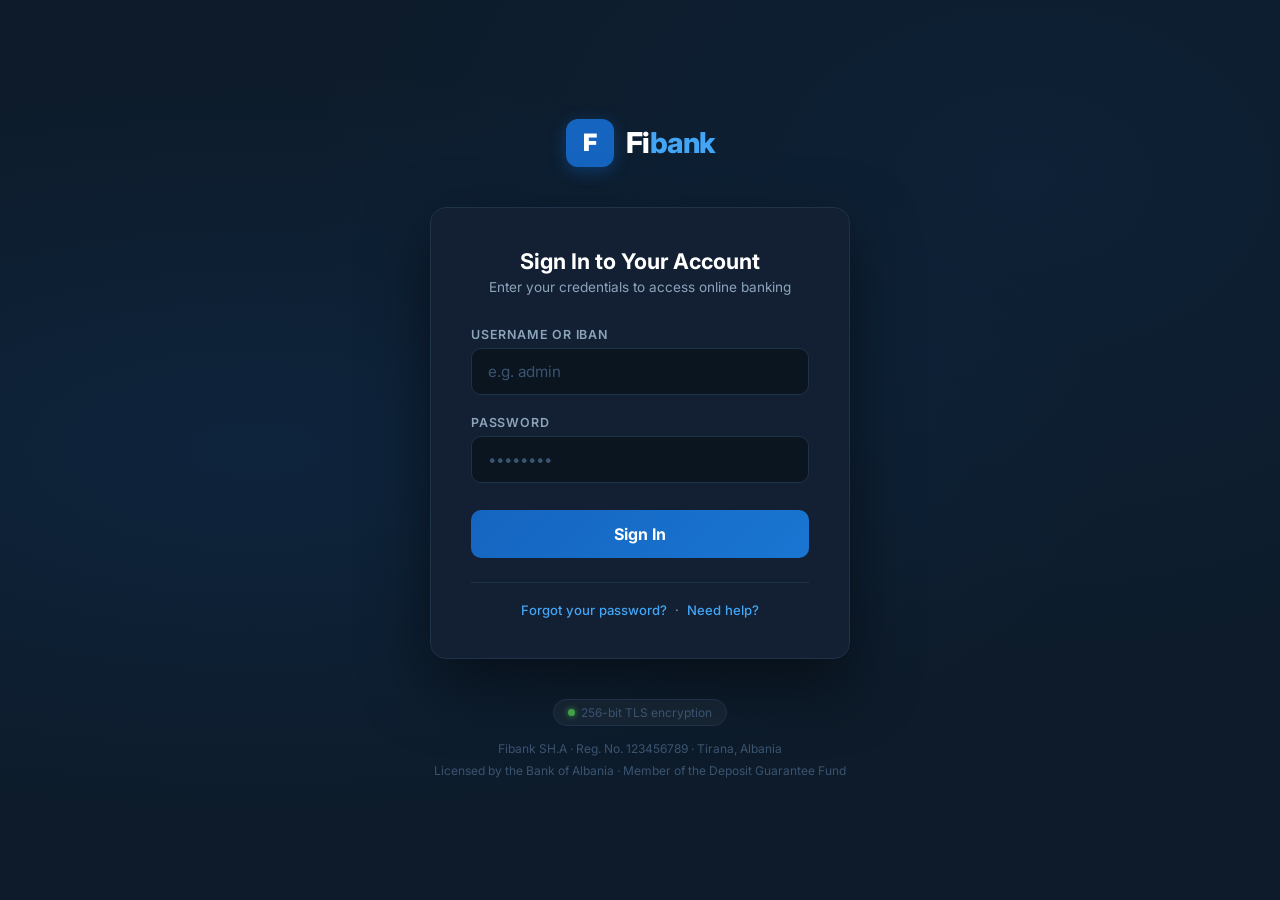
==== templates/login.html @ 1b1b730a "MVP1: Fixing risk assesment logic and frontend with JS connection" ====
<!DOCTYPE html>
<html lang="en">
<head>
  <meta charset="UTF-8">
  <meta name="viewport" content="width=device-width, initial-scale=1">
  <title>Fibank — Sign In</title>
  <link rel="preconnect" href="https://fonts.googleapis.com">
  <link href="https://fonts.googleapis.com/css2?family=Inter:wght@400;500;600;700;800&display=swap" rel="stylesheet">
  <link rel="stylesheet" href="/static/style.css">
  <style>
    body { display: flex; flex-direction: column; min-height: 100vh; }

    .login-page {
      flex: 1;
      display: flex;
      flex-direction: column;
      align-items: center;
      justify-content: center;
      padding: 2rem;
      background:
        radial-gradient(ellipse at 20% 50%, rgba(21,101,192,0.12) 0%, transparent 60%),
        radial-gradient(ellipse at 80% 20%, rgba(21,101,192,0.08) 0%, transparent 50%),
        var(--navy);
    }

    .login-logo {
      display: flex;
      align-items: center;
      gap: 12px;
      margin-bottom: 2.5rem;
    }
    .login-logo .logo-icon {
      width: 48px; height: 48px;
      background: var(--blue);
      border-radius: 12px;
      display: flex; align-items: center; justify-content: center;
      font-size: 1.5rem; font-weight: 900; color: #fff;
      box-shadow: 0 4px 16px rgba(21,101,192,0.4);
    }
    .login-logo .brand-text {
      font-size: 1.8rem;
      font-weight: 800;
      color: #fff;
      letter-spacing: -0.5px;
    }
    .login-logo .brand-accent { color: #42a5f5; }

    .login-card {
      background: var(--card);
      border: 1px solid var(--border);
      border-radius: 16px;
      padding: 2.5rem;
      width: 100%;
      max-width: 420px;
      box-shadow: 0 24px 64px rgba(0,0,0,0.5);
    }

    .login-card h1 {
      font-size: 1.35rem;
      font-weight: 700;
      color: #fff;
      margin-bottom: 0.35rem;
      text-align: center;
    }
    .login-card .login-subtitle {
      font-size: 0.85rem;
      color: var(--muted);
      text-align: center;
      margin-bottom: 2rem;
    }

    .login-field { margin-bottom: 1.2rem; }
    .login-field label {
      display: block;
      font-size: 0.78rem;
      font-weight: 600;
      color: var(--muted);
      text-transform: uppercase;
      letter-spacing: 0.8px;
      margin-bottom: 6px;
    }
    .login-field input {
      width: 100%;
      background: #0a1520;
      border: 1px solid var(--border);
      border-radius: 10px;
      padding: 13px 16px;
      color: #fff;
      font-size: 0.95rem;
      font-family: inherit;
      transition: border-color 0.2s, box-shadow 0.2s;
    }
    .login-field input:focus {
      outline: none;
      border-color: var(--blue);
      box-shadow: 0 0 0 3px rgba(21,101,192,0.18);
    }
    .login-field input::placeholder { color: #3a5470; }

    .login-btn {
      width: 100%;
      padding: 14px;
      background: linear-gradient(135deg, #1565C0, #1976D2);
      color: #fff;
      border: none;
      border-radius: 10px;
      font-size: 1rem;
      font-weight: 700;
      font-family: inherit;
      cursor: pointer;
      margin-top: 0.5rem;
      transition: all 0.2s;
      position: relative;
    }
    .login-btn:hover:not(:disabled) {
      background: linear-gradient(135deg, #1976D2, #1E88E5);
      transform: translateY(-1px);
      box-shadow: 0 6px 20px rgba(21,101,192,0.4);
    }
    .login-btn:disabled { opacity: 0.6; cursor: not-allowed; transform: none; }

    .login-error {
      display: none;
      background: rgba(183,28,28,0.15);
      border: 1px solid rgba(183,28,28,0.4);
      border-radius: 8px;
      padding: 10px 14px;
      color: #ef5350;
      font-size: 0.85rem;
      font-weight: 500;
      margin-top: 1rem;
      text-align: center;
    }
    .login-error.visible { display: block; animation: slideUp 0.2s ease; }

    .login-divider {
      border: none;
      border-top: 1px solid var(--border);
      margin: 1.5rem 0 1.2rem;
    }

    .login-forgot {
      text-align: center;
      font-size: 0.82rem;
      color: var(--muted);
    }
    .login-forgot a {
      color: #42a5f5;
      font-weight: 500;
    }
    .login-forgot a:hover { text-decoration: underline; }

    .login-footer {
      margin-top: 2.5rem;
      text-align: center;
      font-size: 0.75rem;
      color: #3a5470;
    }
    .login-footer .tls-badge {
      display: inline-flex;
      align-items: center;
      gap: 6px;
      background: rgba(255,255,255,0.04);
      border: 1px solid #1e3248;
      border-radius: 20px;
      padding: 5px 14px;
      margin-bottom: 0.75rem;
    }
    .login-footer .tls-dot {
      width: 7px; height: 7px;
      background: var(--safe2);
      border-radius: 50%;
      box-shadow: 0 0 6px var(--safe2);
    }
    .login-footer p { line-height: 1.8; }
  </style>
</head>
<body>

<div class="login-page">

  <!-- Logo -->
  <div class="login-logo">
    <div class="logo-icon">F</div>
    <div class="brand-text">Fi<span class="brand-accent">bank</span></div>
  </div>

  <!-- Card -->
  <div class="login-card">
    <h1>Sign In to Your Account</h1>
    <p class="login-subtitle">Enter your credentials to access online banking</p>

    <div class="login-field">
      <label>Username or IBAN</label>
      <input type="text" id="username" placeholder="e.g. admin" autocomplete="username" spellcheck="false">
    </div>

    <div class="login-field">
      <label>Password</label>
      <input type="password" id="password" placeholder="••••••••" autocomplete="current-password">
    </div>

    <button class="login-btn" id="login-btn" onclick="doLogin()">Sign In</button>

    <div class="login-error" id="login-error">
      ✕ &nbsp;Invalid credentials. Please try again.
    </div>

    <hr class="login-divider">

    <div class="login-forgot">
      <a href="#">Forgot your password?</a> &nbsp;·&nbsp;
      <a href="#">Need help?</a>
    </div>
  </div>

  <!-- Footer -->
  <div class="login-footer">
    <div class="tls-badge">
      <span class="tls-dot"></span>
      <span>256-bit TLS encryption</span>
    </div>
    <p>
      Fibank SH.A · Reg. No. 123456789 · Tirana, Albania<br>
      Licensed by the Bank of Albania · Member of the Deposit Guarantee Fund
    </p>
  </div>

</div>

<script>
'use strict';

const usernameInput = document.getElementById('username');
const passwordInput = document.getElementById('password');
const loginBtn     = document.getElementById('login-btn');
const loginError   = document.getElementById('login-error');

// Allow Enter key on both fields
[usernameInput, passwordInput].forEach(el => {
  el.addEventListener('keydown', e => { if (e.key === 'Enter') doLogin(); });
});

// Clear error when user starts typing again
[usernameInput, passwordInput].forEach(el => {
  el.addEventListener('input', () => loginError.classList.remove('visible'));
});

async function doLogin() {
  const username = usernameInput.value.trim();
  const password = passwordInput.value;

  if (!username || !password) {
    loginError.textContent = '✕  Please enter your username and password.';
    loginError.classList.add('visible');
    return;
  }

  loginBtn.disabled = true;
  loginBtn.textContent = 'Signing in…';
  loginError.classList.remove('visible');

  try {
    const res = await fetch('/api/login', {
      method: 'POST',
      headers: { 'Content-Type': 'application/json' },
      body: JSON.stringify({ username, password }),
    });
    const data = await res.json();

    if (data.success) {
      loginBtn.textContent = '✓ Authenticated';
      loginBtn.style.background = 'linear-gradient(135deg, #2E7D32, #43A047)';
      setTimeout(() => { window.location.href = '/dashboard'; }, 300);
    } else {
      loginError.textContent = '✕  Invalid credentials. Please try again.';
      loginError.classList.add('visible');
      passwordInput.value = '';
      passwordInput.focus();
      loginBtn.disabled = false;
      loginBtn.textContent = 'Sign In';
    }
  } catch (e) {
    loginError.textContent = '✕  Connection error. Please try again.';
    loginError.classList.add('visible');
    loginBtn.disabled = false;
    loginBtn.textContent = 'Sign In';
  }
}
</script>
</body>
</html>
---- static/style.css ----
/* ── Variables ── */
:root {
  --navy:   #0D1B2A;
  --navy2:  #122130;
  --navy3:  #1a2e42;
  --blue:   #1565C0;
  --blue2:  #1976D2;
  --white:  #FFFFFF;
  --text:   #e8edf2;
  --muted:  #8ba4ba;
  --safe:   #2E7D32;
  --safe2:  #43A047;
  --warn:   #F57F17;
  --warn2:  #FB8C00;
  --danger: #B71C1C;
  --danger2:#E53935;
  --card:   #132033;
  --border: #1e3248;
  --radius: 12px;
  --shadow: 0 4px 24px rgba(0,0,0,0.35);
}

/* ── Reset & Base ── */
*, *::before, *::after { box-sizing: border-box; margin: 0; padding: 0; }
html { font-size: 16px; }
body {
  font-family: 'Inter', system-ui, sans-serif;
  background: var(--navy);
  color: var(--text);
  min-height: 100vh;
  transition: background 0.8s ease;
}
body.risk-low    { background: #0a1f0d; }
body.risk-medium { background: #1f1500; }
body.risk-high   { background: #1a0505; }

a { color: var(--blue2); text-decoration: none; }
a:hover { text-decoration: underline; }

/* ── Navbar ── */
.navbar {
  background: var(--navy2);
  border-bottom: 1px solid var(--border);
  padding: 0 2rem;
  height: 64px;
  display: flex;
  align-items: center;
  justify-content: space-between;
  position: sticky;
  top: 0;
  z-index: 100;
  box-shadow: 0 2px 12px rgba(0,0,0,0.4);
}
.navbar-brand {
  display: flex;
  align-items: center;
  gap: 10px;
  font-size: 1.4rem;
  font-weight: 800;
  color: var(--white);
  letter-spacing: -0.5px;
}
.navbar-brand .logo-icon {
  width: 36px; height: 36px;
  background: var(--blue);
  border-radius: 8px;
  display: flex; align-items: center; justify-content: center;
  font-size: 1.1rem; font-weight: 900;
}
.navbar-brand .logo-text { color: var(--white); }
.navbar-brand .logo-accent { color: #42a5f5; }
.navbar-links { display: flex; gap: 0.5rem; align-items: center; }
.navbar-links a {
  color: var(--muted);
  padding: 8px 16px;
  border-radius: 8px;
  font-size: 0.9rem;
  font-weight: 500;
  transition: all 0.2s;
}
.navbar-links a:hover, .navbar-links a.active {
  color: var(--white);
  background: var(--navy3);
  text-decoration: none;
}

/* ── Layout ── */
.container { max-width: 1200px; margin: 0 auto; padding: 2rem; }
.page-title { font-size: 1.6rem; font-weight: 700; margin-bottom: 1.5rem; }

/* ── Cards ── */
.card {
  background: var(--card);
  border: 1px solid var(--border);
  border-radius: var(--radius);
  padding: 1.5rem;
  box-shadow: var(--shadow);
}
.card-title {
  font-size: 0.75rem;
  font-weight: 600;
  text-transform: uppercase;
  letter-spacing: 1px;
  color: var(--muted);
  margin-bottom: 0.5rem;
}

/* ── Welcome card ── */
.welcome-card {
  background: linear-gradient(135deg, #122e58 0%, #0d1b2a 100%);
  border: 1px solid #1e3e6e;
  border-radius: var(--radius);
  padding: 2rem;
  margin-bottom: 1.5rem;
  display: flex;
  justify-content: space-between;
  align-items: center;
  flex-wrap: wrap;
  gap: 1rem;
}
.welcome-card h1 { font-size: 1.6rem; font-weight: 700; color: var(--white); }
.welcome-card .subtitle { color: var(--muted); font-size: 0.9rem; margin-top: 0.2rem; }
.balance-display { text-align: right; }
.balance-label { font-size: 0.75rem; color: var(--muted); text-transform: uppercase; letter-spacing: 1px; }
.balance-amount { font-size: 2.2rem; font-weight: 800; color: var(--white); }
.balance-currency { font-size: 1rem; color: #42a5f5; margin-left: 6px; }

/* ── Stats row ── */
.stats-row {
  display: grid;
  grid-template-columns: repeat(auto-fit, minmax(160px, 1fr));
  gap: 1rem;
  margin-bottom: 1.5rem;
}
.stat-card {
  background: var(--card);
  border: 1px solid var(--border);
  border-radius: var(--radius);
  padding: 1.2rem 1.5rem;
}
.stat-value { font-size: 1.5rem; font-weight: 700; color: var(--white); }
.stat-label { font-size: 0.75rem; color: var(--muted); margin-top: 0.2rem; }

/* ── Main grid ── */
.main-grid {
  display: grid;
  grid-template-columns: 1fr 400px;
  gap: 1.5rem;
  align-items: start;
}
@media (max-width: 900px) { .main-grid { grid-template-columns: 1fr; } }

/* ── Tables ── */
.table-wrapper { overflow-x: auto; border-radius: 8px; }
table { width: 100%; border-collapse: collapse; font-size: 0.875rem; }
thead th {
  text-align: left;
  padding: 10px 14px;
  font-size: 0.7rem;
  text-transform: uppercase;
  letter-spacing: 1px;
  color: var(--muted);
  border-bottom: 1px solid var(--border);
  white-space: nowrap;
}
tbody td {
  padding: 12px 14px;
  border-bottom: 1px solid #1a2d42;
  vertical-align: middle;
}
tbody tr:last-child td { border-bottom: none; }
tbody tr:hover td { background: rgba(255,255,255,0.02); }

/* ── Risk badges ── */
.badge {
  display: inline-block;
  padding: 3px 10px;
  border-radius: 20px;
  font-size: 0.7rem;
  font-weight: 700;
  text-transform: uppercase;
  letter-spacing: 0.5px;
}
.badge-low    { background: rgba(46,125,50,0.2);  color: #66bb6a; border: 1px solid rgba(46,125,50,0.4); }
.badge-medium { background: rgba(245,127,23,0.2); color: #ffa726; border: 1px solid rgba(245,127,23,0.4); }
.badge-high   { background: rgba(183,28,28,0.2);  color: #ef5350; border: 1px solid rgba(183,28,28,0.4); }

.status-badge { font-size: 0.75rem; font-weight: 600; }
.status-completed { color: var(--safe2); }
.status-blocked   { color: var(--danger2); }
.status-pending   { color: var(--warn2); }

/* ── Transfer panel ── */
.transfer-panel .card-title { font-size: 0.85rem; margin-bottom: 1rem; }
.form-group { margin-bottom: 1rem; }
.form-group label {
  display: block;
  font-size: 0.78rem;
  color: var(--muted);
  margin-bottom: 6px;
  font-weight: 500;
}
.form-group input {
  width: 100%;
  background: #0d1b2a;
  border: 1px solid var(--border);
  border-radius: 8px;
  padding: 10px 14px;
  color: var(--white);
  font-size: 0.9rem;
  font-family: inherit;
  transition: border-color 0.2s;
}
.form-group input:focus {
  outline: none;
  border-color: var(--blue);
  box-shadow: 0 0 0 3px rgba(21,101,192,0.15);
}
.form-group input:disabled {
  opacity: 0.5;
  cursor: not-allowed;
}

/* ── Buttons ── */
.btn {
  display: inline-flex;
  align-items: center;
  justify-content: center;
  gap: 8px;
  padding: 10px 20px;
  border-radius: 8px;
  font-size: 0.875rem;
  font-weight: 600;
  cursor: pointer;
  border: none;
  font-family: inherit;
  transition: all 0.2s;
}
.btn:disabled { opacity: 0.5; cursor: not-allowed; }
.btn-primary { background: var(--blue); color: var(--white); }
.btn-primary:hover:not(:disabled) { background: var(--blue2); }
.btn-success { background: var(--safe); color: var(--white); }
.btn-danger  { background: var(--danger); color: var(--white); }
.btn-warn    { background: var(--warn); color: #111; }
.btn-full    { width: 100%; }
.btn-sm      { padding: 6px 14px; font-size: 0.8rem; }

/* ── Transfer button ── */
#transfer-btn {
  background: linear-gradient(135deg, var(--blue) 0%, #1976d2 100%);
  color: var(--white);
  width: 100%;
  padding: 14px;
  font-size: 1rem;
  font-weight: 700;
  border-radius: 10px;
  border: none;
  cursor: pointer;
  font-family: inherit;
  transition: all 0.3s;
  margin-top: 0.5rem;
}
#transfer-btn:hover:not(:disabled) {
  transform: translateY(-1px);
  box-shadow: 0 6px 20px rgba(21,101,192,0.4);
}
#transfer-btn:disabled { opacity: 0.5; cursor: not-allowed; transform: none; }

/* ── Modals ── */
.modal-overlay {
  display: none;
  position: fixed;
  inset: 0;
  background: rgba(0,0,0,0.75);
  backdrop-filter: blur(6px);
  z-index: 1000;
  align-items: center;
  justify-content: center;
}
.modal-overlay.active { display: flex; }
.modal {
  background: var(--card);
  border: 1px solid var(--border);
  border-radius: 16px;
  padding: 2rem;
  max-width: 480px;
  width: 90%;
  box-shadow: 0 20px 60px rgba(0,0,0,0.6);
  animation: slideUp 0.3s ease;
}
@keyframes slideUp {
  from { transform: translateY(20px); opacity: 0; }
  to   { transform: translateY(0);    opacity: 1; }
}
.modal-icon { font-size: 3rem; text-align: center; margin-bottom: 1rem; }
.modal h2 { font-size: 1.3rem; font-weight: 700; margin-bottom: 0.75rem; text-align: center; }
.modal p  { color: var(--muted); font-size: 0.9rem; line-height: 1.6; margin-bottom: 1.2rem; text-align: center; }
.modal-border-low    { border-top: 3px solid var(--safe); }
.modal-border-medium { border-top: 3px solid var(--warn); }
.modal-border-high   { border-top: 3px solid var(--danger); }

/* ── Siren animation ── */
@keyframes siren {
  0%,100% { box-shadow: 0 0 0 0 rgba(183,28,28,0); }
  50%      { box-shadow: 0 0 40px 20px rgba(183,28,28,0.5); }
}
.siren-active { animation: siren 1s ease infinite; }

/* ── Gauge ── */
.gauge-wrap { text-align: center; }
.gauge-svg { width: 200px; height: 120px; }
.gauge-arc-bg { fill: none; stroke: #1e3248; stroke-width: 16; stroke-linecap: round; }
.gauge-arc-fill {
  fill: none;
  stroke: var(--safe2);
  stroke-width: 16;
  stroke-linecap: round;
  stroke-dasharray: 251.33;
  stroke-dashoffset: 251.33;
  transition: stroke-dashoffset 0.6s ease, stroke 0.4s ease;
}
.gauge-score-text {
  fill: var(--white);
  font-size: 26px;
  font-weight: 800;
  font-family: 'Inter', system-ui, sans-serif;
}
.gauge-label-text {
  fill: #8ba4ba;
  font-size: 9px;
  letter-spacing: 1px;
  font-family: 'Inter', system-ui, sans-serif;
}
.gauge-level-badge {
  display: inline-block;
  padding: 4px 16px;
  border-radius: 20px;
  font-size: 0.75rem;
  font-weight: 700;
  text-transform: uppercase;
  letter-spacing: 1px;
  margin-top: 0.5rem;
}

/* ── Profile layout ── */
.profile-grid {
  display: grid;
  grid-template-columns: 1fr 1fr;
  gap: 1.5rem;
  margin-bottom: 1.5rem;
}
@media (max-width: 768px) { .profile-grid { grid-template-columns: 1fr; } }

.profile-field { margin-bottom: 1.2rem; }
.profile-field label {
  font-size: 0.7rem;
  color: var(--muted);
  text-transform: uppercase;
  letter-spacing: 1px;
  display: block;
  margin-bottom: 4px;
}
.profile-field .value { font-size: 1rem; font-weight: 600; color: var(--white); }
.profile-field .iban { font-family: 'Courier New', monospace; font-size: 0.85rem; color: #42a5f5; }

.signal-list { list-style: none; }
.signal-item {
  display: flex;
  align-items: center;
  justify-content: space-between;
  padding: 8px 0;
  border-bottom: 1px solid #1a2d42;
  font-size: 0.82rem;
}
.signal-item:last-child { border-bottom: none; }
.signal-dot {
  width: 8px; height: 8px;
  border-radius: 50%;
  flex-shrink: 0;
  margin-right: 10px;
}
.dot-safe   { background: var(--safe2); box-shadow: 0 0 6px var(--safe2); }
.dot-warn   { background: var(--warn2); box-shadow: 0 0 6px var(--warn2); }
.dot-danger { background: var(--danger2); box-shadow: 0 0 6px var(--danger2); }
.signal-name { color: var(--text); flex: 1; }
.signal-value { color: var(--muted); font-family: monospace; font-size: 0.78rem; }

/* ── Presenter (dark control panel) ── */
.presenter-body {
  background: #080f17;
  min-height: 100vh;
}
.presenter-header {
  background: #0a1420;
  border-bottom: 1px solid #1a2d42;
  padding: 1rem 2rem;
  display: flex;
  align-items: center;
  justify-content: space-between;
}
.presenter-header h1 {
  font-size: 0.9rem;
  font-weight: 700;
  letter-spacing: 2px;
  text-transform: uppercase;
  color: #ef5350;
}
.presenter-header .live-badge {
  background: #ef5350;
  color: #fff;
  font-size: 0.7rem;
  font-weight: 700;
  padding: 3px 10px;
  border-radius: 20px;
  animation: pulse-badge 2s infinite;
}
@keyframes pulse-badge {
  0%,100% { opacity: 1; }
  50%      { opacity: 0.6; }
}

.presenter-grid {
  display: grid;
  grid-template-columns: repeat(3, 1fr);
  gap: 1rem;
  padding: 1rem 1.5rem;
}
@media (max-width: 900px) { .presenter-grid { grid-template-columns: 1fr; } }

.p-panel {
  background: #0d1a25;
  border: 1px solid #1a2d42;
  border-radius: 10px;
  padding: 1.2rem;
}
.p-panel-header {
  font-size: 0.7rem;
  font-weight: 700;
  text-transform: uppercase;
  letter-spacing: 1.5px;
  padding: 6px 12px;
  border-radius: 6px;
  margin-bottom: 1rem;
}
.p-header-low    { background: rgba(46,125,50,0.2);  color: #66bb6a; }
.p-header-medium { background: rgba(245,127,23,0.2); color: #ffa726; }
.p-header-high   { background: rgba(183,28,28,0.2);  color: #ef5350; }

/* Toggles */
.toggle-row {
  display: flex;
  align-items: center;
  justify-content: space-between;
  padding: 8px 0;
  border-bottom: 1px solid #1a2d42;
}
.toggle-row:last-child { border-bottom: none; }
.toggle-label { font-size: 0.82rem; color: #c0d0e0; }
.toggle-switch { position: relative; width: 44px; height: 24px; }
.toggle-switch input { opacity: 0; width: 0; height: 0; }
.toggle-slider {
  position: absolute;
  inset: 0;
  background: #1e3248;
  border-radius: 24px;
  cursor: pointer;
  transition: background 0.25s;
}
.toggle-slider::before {
  content: '';
  position: absolute;
  width: 18px; height: 18px;
  left: 3px; bottom: 3px;
  background: #8ba4ba;
  border-radius: 50%;
  transition: transform 0.25s, background 0.25s;
}
.toggle-switch input:checked + .toggle-slider { background: #1a6b3c; }
.toggle-switch input:checked + .toggle-slider::before {
  transform: translateX(20px);
  background: #66bb6a;
}
.toggle-switch.danger input:checked + .toggle-slider { background: #6b1a1a; }
.toggle-switch.danger input:checked + .toggle-slider::before { background: #ef5350; }

/* Indicator (read-only) */
.indicator-row {
  display: flex;
  align-items: center;
  justify-content: space-between;
  padding: 8px 0;
  border-bottom: 1px solid #1a2d42;
}
.indicator-dot {
  width: 10px; height: 10px;
  border-radius: 50%;
  background: #1e3248;
  transition: background 0.3s, box-shadow 0.3s;
}
.indicator-dot.active {
  background: #ffa726;
  box-shadow: 0 0 8px #ffa726;
}

/* Sliders */
.slider-row { padding: 8px 0; border-bottom: 1px solid #1a2d42; }
.slider-row label { font-size: 0.82rem; color: #c0d0e0; display: flex; justify-content: space-between; }
.slider-row input[type=range] {
  width: 100%;
  margin-top: 6px;
  accent-color: var(--warn);
}
.slider-val { color: var(--warn2); font-weight: 700; }

/* Dropdown */
.select-row {
  display: flex;
  align-items: center;
  justify-content: space-between;
  padding: 8px 0;
  border-bottom: 1px solid #1a2d42;
}
.select-row label { font-size: 0.82rem; color: #c0d0e0; }
.select-row select {
  background: #0d1b2a;
  border: 1px solid #1e3248;
  color: #c0d0e0;
  padding: 4px 8px;
  border-radius: 6px;
  font-size: 0.8rem;
  font-family: inherit;
}

/* Presenter bottom bar */
.presenter-bottom {
  padding: 1rem 1.5rem;
  background: #0a1420;
  border-top: 1px solid #1a2d42;
  display: flex;
  align-items: center;
  gap: 1.5rem;
  flex-wrap: wrap;
}
.p-btn {
  padding: 10px 24px;
  border-radius: 8px;
  font-size: 0.875rem;
  font-weight: 700;
  cursor: pointer;
  border: none;
  font-family: inherit;
  transition: all 0.2s;
}
.p-btn-apply { background: var(--blue); color: #fff; }
.p-btn-apply:hover { background: var(--blue2); }
.p-btn-reset { background: #1e3248; color: #8ba4ba; }
.p-btn-reset:hover { background: #243d56; color: #fff; }

/* Presenter gauge section */
.presenter-gauge {
  display: flex;
  align-items: center;
  gap: 1.5rem;
  flex: 1;
  justify-content: flex-end;
}
.p-live-label {
  font-size: 0.7rem;
  color: #8ba4ba;
  text-transform: uppercase;
  letter-spacing: 1px;
}

/* ── Countdown timer ── */
.countdown-display {
  font-size: 1.5rem;
  font-weight: 700;
  color: var(--danger2);
  text-align: center;
  margin: 0.5rem 0;
  font-family: 'Courier New', monospace;
}

/* ── Spinner ── */
.spinner {
  width: 24px; height: 24px;
  border: 3px solid rgba(255,255,255,0.2);
  border-top-color: #fff;
  border-radius: 50%;
  animation: spin 0.8s linear infinite;
  display: inline-block;
}
@keyframes spin { to { transform: rotate(360deg); } }

/* ── Edit profile inline form ── */
.edit-form { display: none; }
.edit-form.visible { display: block; }
.edit-form .form-group input { background: #0d1b2a; }

/* ── Logout button ── */
.btn-logout {
  background: transparent;
  border: 1px solid var(--border);
  color: var(--muted);
  padding: 6px 14px;
  border-radius: 8px;
  font-size: 0.82rem;
  font-weight: 500;
  cursor: pointer;
  font-family: inherit;
  transition: all 0.2s;
  margin-left: 4px;
}
.btn-logout:hover {
  border-color: var(--danger2);
  color: var(--danger2);
  background: rgba(183,28,28,0.08);
}

/* ── Address book select ── */
.recipient-select {
  width: 100%;
  background: #0d1b2a;
  border: 1px solid var(--border);
  border-radius: 8px;
  padding: 10px 14px;
  color: var(--text);
  font-size: 0.9rem;
  font-family: inherit;
  cursor: pointer;
  transition: border-color 0.2s;
  appearance: none;
  background-image: url("data:image/svg+xml,%3Csvg xmlns='http://www.w3.org/2000/svg' width='12' height='8' viewBox='0 0 12 8'%3E%3Cpath d='M1 1l5 5 5-5' stroke='%238ba4ba' stroke-width='1.5' fill='none' stroke-linecap='round'/%3E%3C/svg%3E");
  background-repeat: no-repeat;
  background-position: right 14px center;
  padding-right: 36px;
}
.recipient-select:focus {
  outline: none;
  border-color: var(--blue);
  box-shadow: 0 0 0 3px rgba(21,101,192,0.15);
}
.recipient-select option { background: #0d1b2a; color: var(--text); }

/* ── Sidebar ── */
.sidebar {
  position: fixed;
  left: 0; top: 0; bottom: 0;
  width: 220px;
  background: #0a1520;
  border-right: 1px solid var(--border);
  display: flex;
  flex-direction: column;
  z-index: 200;
  box-shadow: 2px 0 16px rgba(0,0,0,0.3);
}
.sidebar-logo {
  display: flex;
  align-items: center;
  gap: 10px;
  padding: 1.25rem 1.2rem;
  border-bottom: 1px solid var(--border);
}
.sidebar-logo .logo-icon {
  width: 34px; height: 34px;
  background: var(--blue);
  border-radius: 8px;
  display: flex; align-items: center; justify-content: center;
  font-size: 1rem; font-weight: 900; color: #fff;
  flex-shrink: 0;
}
.sidebar-logo .logo-text {
  font-size: 1.25rem; font-weight: 800; color: var(--white); letter-spacing: -0.5px;
}
.sidebar-logo .logo-accent { color: #42a5f5; }

.sidebar-nav {
  flex: 1;
  padding: 1rem 0.6rem;
  display: flex;
  flex-direction: column;
  gap: 2px;
}
.sidebar-link {
  display: flex;
  align-items: center;
  gap: 10px;
  padding: 10px 14px;
  border-radius: 8px;
  font-size: 0.875rem;
  font-weight: 500;
  color: var(--muted);
  text-decoration: none;
  transition: all 0.2s;
  cursor: pointer;
  border: none;
  background: transparent;
  width: 100%;
  text-align: left;
  font-family: inherit;
}
.sidebar-link:hover { color: var(--white); background: var(--navy3); text-decoration: none; }
.sidebar-link.active { color: var(--white); background: rgba(21,101,192,0.2); border-left: 3px solid var(--blue); }
.sidebar-link .sidebar-icon { font-size: 1rem; width: 20px; text-align: center; flex-shrink: 0; }

.sidebar-divider {
  height: 1px;
  background: var(--border);
  margin: 0.5rem 0.6rem;
}
.sidebar-logout {
  padding: 1rem 0.6rem;
  border-top: 1px solid var(--border);
}

.main-wrapper {
  margin-left: 220px;
  min-height: 100vh;
  display: flex;
  flex-direction: column;
}
@media (max-width: 768px) {
  .sidebar { transform: translateX(-100%); }
  .main-wrapper { margin-left: 0; }
}

/* ── Clock in navbar ── */
.tirana-clock {
  font-size: 0.82rem;
  color: var(--muted);
  font-family: 'Courier New', monospace;
  background: var(--navy3);
  padding: 5px 12px;
  border-radius: 6px;
  border: 1px solid var(--border);
  letter-spacing: 0.5px;
}
.tirana-clock .clock-label {
  font-size: 0.65rem;
  color: #4a6075;
  display: block;
  font-family: inherit;
  letter-spacing: 1px;
  text-transform: uppercase;
  margin-bottom: 1px;
}
.tirana-clock .clock-time {
  color: #42a5f5;
  font-weight: 700;
}

/* ── Toast notifications ── */
.toast-container {
  position: fixed;
  bottom: 1.5rem;
  right: 1.5rem;
  z-index: 9500;
  display: flex;
  flex-direction: column;
  gap: 0.5rem;
  pointer-events: none;
}
.toast {
  background: var(--card);
  border: 1px solid var(--border);
  border-radius: 10px;
  padding: 12px 20px;
  font-size: 0.875rem;
  font-weight: 500;
  min-width: 240px;
  max-width: 340px;
  box-shadow: 0 8px 24px rgba(0,0,0,0.5);
  transform: translateX(120%);
  opacity: 0;
  transition: transform 0.3s cubic-bezier(0.34,1.56,0.64,1), opacity 0.3s ease;
  pointer-events: auto;
}
.toast.show { transform: translateX(0); opacity: 1; }
.toast-success { border-left: 4px solid var(--safe2); }
.toast-warn    { border-left: 4px solid var(--warn2); }
.toast-error   { border-left: 4px solid var(--danger2); }
.toast-info    { border-left: 4px solid #42a5f5; }
.toast-icon    { font-size: 1.1rem; margin-right: 6px; }

/* ── HIGH RISK Full-Screen Lockdown Overlay ── */
.lockdown-screen {
  display: none;
  position: fixed;
  inset: 0;
  z-index: 9999;
  background: radial-gradient(ellipse at 50% 30%, #4a0808 0%, #1a0202 50%, #080000 100%);
  align-items: center;
  justify-content: center;
  flex-direction: column;
  padding: 2rem;
  text-align: center;
  overflow: hidden;
}
.lockdown-screen.active { display: flex; }

/* Pulsing red vignette */
.lockdown-screen::before {
  content: '';
  position: absolute;
  inset: 0;
  background: radial-gradient(ellipse at center, transparent 40%, rgba(183,28,28,0.3) 100%);
  animation: lockdown-pulse 2s ease-in-out infinite;
  pointer-events: none;
}
@keyframes lockdown-pulse {
  0%,100% { opacity: 0.6; }
  50%      { opacity: 1; }
}

.lockdown-siren {
  font-size: 5rem;
  margin-bottom: 1rem;
  animation: siren 0.8s ease infinite;
  position: relative;
  z-index: 1;
}
.lockdown-title {
  font-size: 2rem;
  font-weight: 900;
  color: #ef5350;
  letter-spacing: 3px;
  text-transform: uppercase;
  margin-bottom: 0.75rem;
  text-shadow: 0 0 40px rgba(239,83,80,0.5);
  position: relative;
  z-index: 1;
}
.lockdown-subtitle {
  font-size: 0.9rem;
  color: #c0a0a0;
  max-width: 480px;
  line-height: 1.7;
  margin-bottom: 2rem;
  position: relative;
  z-index: 1;
}
.lockdown-box {
  background: rgba(0,0,0,0.5);
  border: 1px solid rgba(183,28,28,0.4);
  border-radius: 16px;
  padding: 2rem;
  max-width: 440px;
  width: 100%;
  position: relative;
  z-index: 1;
  box-shadow: 0 0 60px rgba(183,28,28,0.2);
}
.lockdown-box p {
  color: #a08080;
  font-size: 0.85rem;
  margin-bottom: 1.5rem;
}
.lockdown-fail-box {
  background: rgba(183,28,28,0.15);
  border: 1px solid rgba(183,28,28,0.4);
  border-radius: 10px;
  padding: 1.25rem;
  margin-top: 1rem;
}
.lockdown-fail-box .fail-title {
  font-weight: 700;
  color: #ef5350;
  font-size: 1rem;
  margin-bottom: 0.5rem;
}
.lockdown-fail-box .fail-sub {
  font-size: 0.82rem;
  color: #8ba4ba;
}

/* ── Upload area (MEDIUM ID photo) ── */
.upload-area {
  border: 2px dashed var(--border);
  border-radius: 8px;
  padding: 1.2rem;
  text-align: center;
  cursor: pointer;
  transition: border-color 0.2s, background 0.2s;
  background: transparent;
  position: relative;
}
.upload-area:hover { border-color: var(--blue); background: rgba(21,101,192,0.05); }
.upload-area.has-file { border-color: var(--safe2); background: rgba(46,125,50,0.06); }
.upload-area input[type=file] {
  position: absolute;
  inset: 0;
  opacity: 0;
  cursor: pointer;
  width: 100%;
  height: 100%;
}
.upload-area .upload-icon { font-size: 1.5rem; display: block; margin-bottom: 4px; }
.upload-area .upload-text { font-size: 0.8rem; color: var(--muted); }
.upload-area .upload-text.active { color: var(--safe2); font-weight: 600; }

/* ── Add recipient inline form ── */
.add-recipient-form {
  display: none;
  background: rgba(21,101,192,0.06);
  border: 1px solid rgba(21,101,192,0.2);
  border-radius: 10px;
  padding: 1rem;
  margin-top: 0.5rem;
}
.add-recipient-form.visible { display: block; }

/* ── Button with inline spinner ── */
.btn-loading {
  position: relative;
  pointer-events: none;
  opacity: 0.8;
}
.btn-spinner {
  display: inline-block;
  width: 14px; height: 14px;
  border: 2px solid rgba(255,255,255,0.3);
  border-top-color: #fff;
  border-radius: 50%;
  animation: spin 0.8s linear infinite;
  margin-right: 6px;
  vertical-align: middle;
}

/* ── Scrollbar ── */
::-webkit-scrollbar { width: 6px; height: 6px; }
::-webkit-scrollbar-track { background: var(--navy); }
::-webkit-scrollbar-thumb { background: #1e3248; border-radius: 3px; }
::-webkit-scrollbar-thumb:hover { background: #2a4460; }
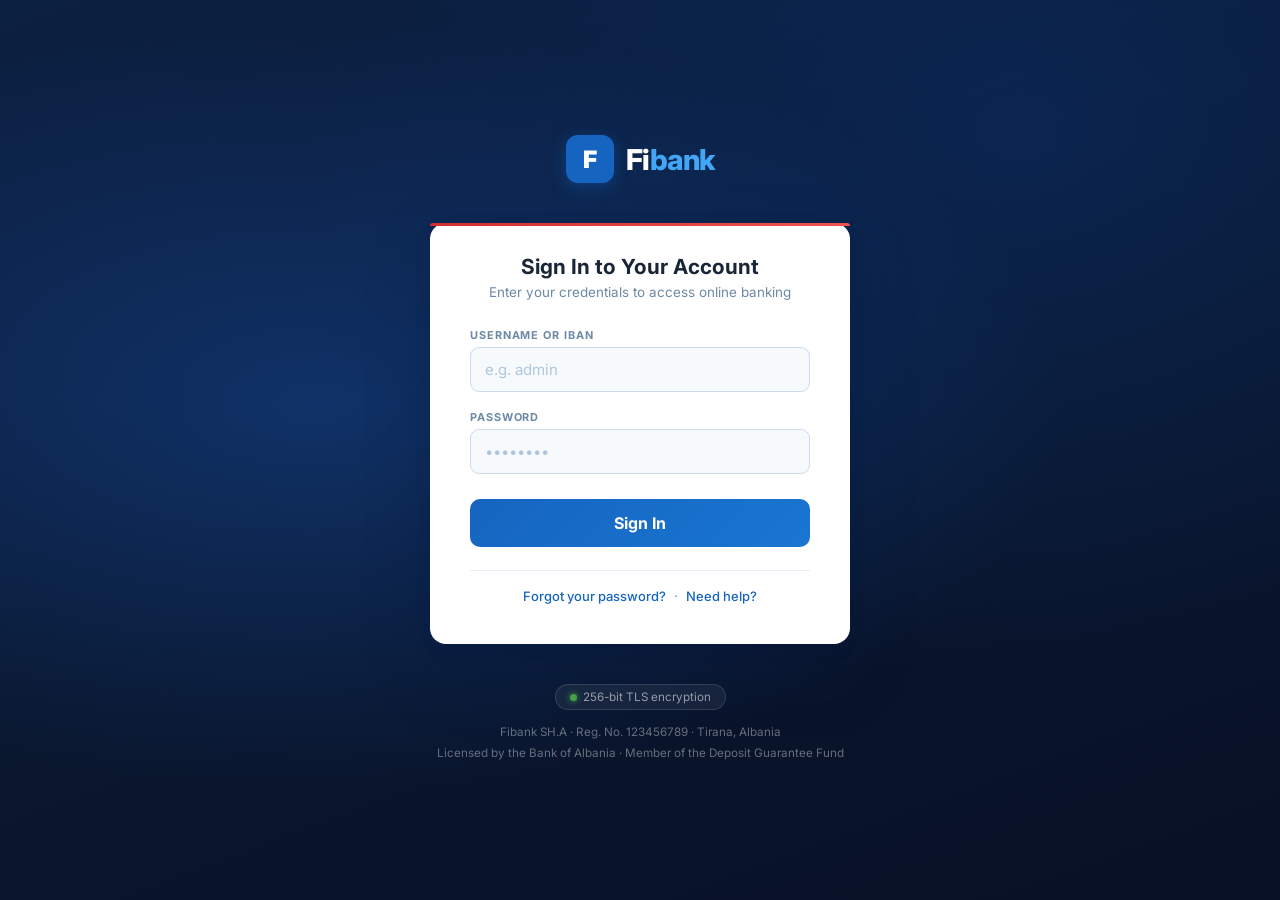
==== commit ccde5253: "Reworking and adding of session from link risk assesment" ====
--- a/templates/login.html
+++ b/templates/login.html
@@ -18,9 +18,9 @@
       justify-content: center;
       padding: 2rem;
       background:
-        radial-gradient(ellipse at 20% 50%, rgba(21,101,192,0.12) 0%, transparent 60%),
-        radial-gradient(ellipse at 80% 20%, rgba(21,101,192,0.08) 0%, transparent 50%),
-        var(--navy);
+        radial-gradient(ellipse at 25% 45%, rgba(26,95,200,0.35) 0%, transparent 55%),
+        radial-gradient(ellipse at 80% 15%, rgba(13,71,161,0.25) 0%, transparent 50%),
+        linear-gradient(160deg, #0C2042 0%, #0A1830 50%, #081025 100%);
     }
 
     .login-logo {
@@ -46,56 +46,69 @@
     .login-logo .brand-accent { color: #42a5f5; }
 
     .login-card {
-      background: var(--card);
-      border: 1px solid var(--border);
+      background: #FFFFFF;
+      border: none;
       border-radius: 16px;
       padding: 2.5rem;
       width: 100%;
       max-width: 420px;
-      box-shadow: 0 24px 64px rgba(0,0,0,0.5);
+      box-shadow: 0 28px 64px rgba(8,24,64,0.28), 0 4px 16px rgba(8,24,64,0.14);
+    }
+
+    /* Fibank red accent stripe on top of card */
+    .login-card::before {
+      content: '';
+      display: block;
+      height: 3px;
+      background: linear-gradient(90deg, #D32F2F 0%, #EF5350 100%);
+      border-radius: 3px 3px 0 0;
+      margin: -2.5rem -2.5rem 1.75rem;
+      border-top-left-radius: 16px;
+      border-top-right-radius: 16px;
     }
 
     .login-card h1 {
-      font-size: 1.35rem;
+      font-size: 1.3rem;
       font-weight: 700;
-      color: #fff;
-      margin-bottom: 0.35rem;
+      color: #192638;
+      margin-bottom: 0.3rem;
       text-align: center;
     }
     .login-card .login-subtitle {
-      font-size: 0.85rem;
-      color: var(--muted);
-      text-align: center;
-      margin-bottom: 2rem;
-    }
-
-    .login-field { margin-bottom: 1.2rem; }
+      font-size: 0.84rem;
+      color: #6D89A5;
+      text-align: center;
+      margin-bottom: 1.75rem;
+    }
+
+    .login-field { margin-bottom: 1.1rem; }
     .login-field label {
       display: block;
-      font-size: 0.78rem;
-      font-weight: 600;
-      color: var(--muted);
+      font-size: 0.68rem;
+      font-weight: 700;
+      color: #6D89A5;
       text-transform: uppercase;
-      letter-spacing: 0.8px;
-      margin-bottom: 6px;
+      letter-spacing: 0.9px;
+      margin-bottom: 5px;
     }
     .login-field input {
       width: 100%;
-      background: #0a1520;
-      border: 1px solid var(--border);
-      border-radius: 10px;
-      padding: 13px 16px;
-      color: #fff;
-      font-size: 0.95rem;
+      background: #F7FAFD;
+      border: 1.5px solid #CDD9EC;
+      border-radius: 9px;
+      padding: 12px 14px;
+      color: #192638;
+      font-size: 0.94rem;
       font-family: inherit;
-      transition: border-color 0.2s, box-shadow 0.2s;
+      transition: border-color 0.18s, box-shadow 0.18s, background 0.18s;
     }
     .login-field input:focus {
       outline: none;
-      border-color: var(--blue);
-      box-shadow: 0 0 0 3px rgba(21,101,192,0.18);
-    }
-    .login-field input::placeholder { color: #3a5470; }
+      border-color: #1565C0;
+      background: #fff;
+      box-shadow: 0 0 0 3px rgba(21,101,192,0.12);
+    }
+    .login-field input::placeholder { color: #B0C6DC; }
 
     .login-btn {
       width: 100%;
@@ -121,12 +134,12 @@
 
     .login-error {
       display: none;
-      background: rgba(183,28,28,0.15);
-      border: 1px solid rgba(183,28,28,0.4);
+      background: #FFEBEE;
+      border: 1px solid #FFCDD2;
       border-radius: 8px;
       padding: 10px 14px;
-      color: #ef5350;
-      font-size: 0.85rem;
+      color: #C62828;
+      font-size: 0.84rem;
       font-weight: 500;
       margin-top: 1rem;
       text-align: center;
@@ -135,17 +148,17 @@
 
     .login-divider {
       border: none;
-      border-top: 1px solid var(--border);
-      margin: 1.5rem 0 1.2rem;
+      border-top: 1px solid #E4EDF8;
+      margin: 1.4rem 0 1.1rem;
     }
 
     .login-forgot {
       text-align: center;
-      font-size: 0.82rem;
-      color: var(--muted);
+      font-size: 0.81rem;
+      color: #6D89A5;
     }
     .login-forgot a {
-      color: #42a5f5;
+      color: #1565C0;
       font-weight: 500;
     }
     .login-forgot a:hover { text-decoration: underline; }
@@ -153,24 +166,25 @@
     .login-footer {
       margin-top: 2.5rem;
       text-align: center;
-      font-size: 0.75rem;
-      color: #3a5470;
+      font-size: 0.73rem;
+      color: rgba(255,255,255,0.38);
     }
     .login-footer .tls-badge {
       display: inline-flex;
       align-items: center;
       gap: 6px;
-      background: rgba(255,255,255,0.04);
-      border: 1px solid #1e3248;
+      background: rgba(255,255,255,0.06);
+      border: 1px solid rgba(255,255,255,0.12);
       border-radius: 20px;
       padding: 5px 14px;
       margin-bottom: 0.75rem;
+      color: rgba(255,255,255,0.55);
     }
     .login-footer .tls-dot {
       width: 7px; height: 7px;
-      background: var(--safe2);
+      background: #43A047;
       border-radius: 50%;
-      box-shadow: 0 0 6px var(--safe2);
+      box-shadow: 0 0 6px #43A047;
     }
     .login-footer p { line-height: 1.8; }
   </style>
@@ -244,6 +258,11 @@
 // Clear error when user starts typing again
 [usernameInput, passwordInput].forEach(el => {
   el.addEventListener('input', () => loginError.classList.remove('visible'));
+});
+
+// Detect password paste on login page — flags the session for risk scoring
+passwordInput.addEventListener('paste', () => {
+  fetch('/api/report-paste', { method: 'POST' }).catch(() => {});
 });
 
 async function doLogin() {
--- a/static/style.css
+++ b/static/style.css
@@ -1,232 +1,490 @@
-/* ── Variables ── */
+/* ═══════════════════════════════════════════════════════════════
+   FIBANK ONLINE — Professional Banking UI
+   Visual language: Fibank Mobile · white surfaces · brand blue
+═══════════════════════════════════════════════════════════════ */
+
+/* ── Design tokens ── */
 :root {
-  --navy:   #0D1B2A;
-  --navy2:  #122130;
-  --navy3:  #1a2e42;
-  --blue:   #1565C0;
-  --blue2:  #1976D2;
-  --white:  #FFFFFF;
-  --text:   #e8edf2;
-  --muted:  #8ba4ba;
-  --safe:   #2E7D32;
-  --safe2:  #43A047;
-  --warn:   #F57F17;
-  --warn2:  #FB8C00;
-  --danger: #B71C1C;
-  --danger2:#E53935;
-  --card:   #132033;
-  --border: #1e3248;
-  --radius: 12px;
-  --shadow: 0 4px 24px rgba(0,0,0,0.35);
-}
-
-/* ── Reset & Base ── */
+  /* Fibank brand blues */
+  --blue:    #1565C0;
+  --blue2:   #1976D2;
+  --blue3:   #0D47A1;
+  --blue-lt: #E8F0FC;   /* light blue tint */
+
+  /* Dark surfaces — login bg, sidebar, presenter */
+  --navy:    #0C1D33;
+  --navy2:   #0F2447;
+  --navy3:   #F4F8FE;   /* repurposed: light card hover */
+
+  /* Page surfaces */
+  --bg:      #EEF3FB;
+  --card:    #FFFFFF;
+  --border:  #DAE5F2;
+  --border2: #C8D8EC;
+
+  /* Typography */
+  --white:   #FFFFFF;
+  --text:    #192638;
+  --text2:   #3B5270;
+  --muted:   #6D89A5;
+
+  /* Status */
+  --safe:    #1B5E20;
+  --safe2:   #2E7D32;
+  --warn:    #BF360C;
+  --warn2:   #E64A19;
+  --danger:  #B71C1C;
+  --danger2: #D32F2F;
+
+  /* Misc */
+  --radius:  10px;
+  --shadow:  0 1px 4px rgba(21,101,192,0.06), 0 6px 20px rgba(21,101,192,0.07);
+  --shadow-up: 0 -2px 12px rgba(21,101,192,0.06);
+}
+
+/* ── Reset ── */
 *, *::before, *::after { box-sizing: border-box; margin: 0; padding: 0; }
 html { font-size: 16px; }
 body {
-  font-family: 'Inter', system-ui, sans-serif;
-  background: var(--navy);
+  font-family: 'Inter', -apple-system, BlinkMacSystemFont, 'Segoe UI', sans-serif;
+  background: var(--bg);
   color: var(--text);
   min-height: 100vh;
-  transition: background 0.8s ease;
-}
-body.risk-low    { background: #0a1f0d; }
-body.risk-medium { background: #1f1500; }
-body.risk-high   { background: #1a0505; }
+  transition: background 0.5s ease;
+  -webkit-font-smoothing: antialiased;
+  -moz-osx-font-smoothing: grayscale;
+}
+
+/* Subtle risk tints on light background */
+body.risk-low    { background: #EAF6EB; }
+body.risk-medium { background: #FEF6EE; }
+body.risk-high   { background: #FDEEF0; }
 
 a { color: var(--blue2); text-decoration: none; }
 a:hover { text-decoration: underline; }
 
-/* ── Navbar ── */
+/* ════════════════════════════════════════════
+   SIDEBAR — deep Fibank navy-blue
+════════════════════════════════════════════ */
+.sidebar {
+  position: fixed;
+  left: 0; top: 0; bottom: 0;
+  width: 220px;
+  background: linear-gradient(180deg, #132D5A 0%, #0C2042 60%, #081830 100%);
+  display: flex;
+  flex-direction: column;
+  z-index: 200;
+  box-shadow: 4px 0 24px rgba(8,24,48,0.28);
+}
+
+.sidebar-logo {
+  display: flex;
+  align-items: center;
+  gap: 10px;
+  padding: 1.25rem 1.2rem 1.1rem;
+  border-bottom: 1px solid rgba(255,255,255,0.07);
+}
+.sidebar-logo .logo-icon {
+  width: 34px; height: 34px;
+  background: rgba(255,255,255,0.12);
+  border: 1px solid rgba(255,255,255,0.18);
+  border-radius: 8px;
+  display: flex; align-items: center; justify-content: center;
+  font-size: 1.05rem; font-weight: 900; color: #fff;
+  flex-shrink: 0;
+}
+.sidebar-logo .logo-text  { font-size: 1.22rem; font-weight: 800; color: #fff; letter-spacing: -0.4px; }
+.sidebar-logo .logo-accent { color: #90CAF9; }
+
+.sidebar-nav {
+  flex: 1;
+  padding: 1rem 0.7rem;
+  display: flex;
+  flex-direction: column;
+  gap: 2px;
+}
+
+.sidebar-link {
+  display: flex;
+  align-items: center;
+  gap: 10px;
+  padding: 9px 13px;
+  border-radius: 7px;
+  font-size: 0.86rem;
+  font-weight: 500;
+  color: rgba(255,255,255,0.56);
+  text-decoration: none;
+  transition: background 0.15s, color 0.15s;
+  cursor: pointer;
+  border: none;
+  background: transparent;
+  width: 100%;
+  text-align: left;
+  font-family: inherit;
+  border-left: 3px solid transparent;
+}
+.sidebar-link:hover {
+  color: #fff;
+  background: rgba(255,255,255,0.08);
+  text-decoration: none;
+}
+.sidebar-link.active {
+  color: #fff;
+  background: rgba(255,255,255,0.12);
+  border-left-color: #fff;
+  font-weight: 600;
+}
+.sidebar-link .sidebar-icon {
+  font-size: 1rem;
+  width: 20px;
+  text-align: center;
+  flex-shrink: 0;
+  opacity: 0.9;
+}
+
+.sidebar-divider {
+  height: 1px;
+  background: rgba(255,255,255,0.07);
+  margin: 0.4rem 0.7rem;
+}
+
+.sidebar-logout {
+  padding: 0.7rem;
+  border-top: 1px solid rgba(255,255,255,0.07);
+}
+
+/* ── Main content wrapper ── */
+.main-wrapper {
+  margin-left: 220px;
+  min-height: 100vh;
+  display: flex;
+  flex-direction: column;
+}
+@media (max-width: 768px) {
+  .sidebar { transform: translateX(-100%); }
+  .main-wrapper { margin-left: 0; }
+}
+
+/* ════════════════════════════════════════════
+   NAVBAR — white, clean
+════════════════════════════════════════════ */
 .navbar {
-  background: var(--navy2);
+  background: #FFFFFF;
   border-bottom: 1px solid var(--border);
-  padding: 0 2rem;
-  height: 64px;
+  padding: 0 1.75rem;
+  height: 58px;
   display: flex;
   align-items: center;
   justify-content: space-between;
   position: sticky;
   top: 0;
   z-index: 100;
-  box-shadow: 0 2px 12px rgba(0,0,0,0.4);
+  box-shadow: 0 1px 6px rgba(21,101,192,0.07);
 }
 .navbar-brand {
   display: flex;
   align-items: center;
-  gap: 10px;
-  font-size: 1.4rem;
-  font-weight: 800;
-  color: var(--white);
-  letter-spacing: -0.5px;
-}
+  gap: 8px;
+  font-size: 0.82rem;
+  font-weight: 600;
+  color: var(--muted);
+  letter-spacing: 0.5px;
+  text-transform: uppercase;
+}
+/* Standalone brand (used outside sidebar layout) */
 .navbar-brand .logo-icon {
-  width: 36px; height: 36px;
+  width: 32px; height: 32px;
   background: var(--blue);
-  border-radius: 8px;
+  border-radius: 7px;
   display: flex; align-items: center; justify-content: center;
-  font-size: 1.1rem; font-weight: 900;
-}
-.navbar-brand .logo-text { color: var(--white); }
-.navbar-brand .logo-accent { color: #42a5f5; }
-.navbar-links { display: flex; gap: 0.5rem; align-items: center; }
+  font-size: 0.95rem; font-weight: 900; color: #fff;
+}
+.navbar-brand .logo-text  { color: var(--text); font-size: 1.1rem; }
+.navbar-brand .logo-accent { color: var(--blue2); }
+
+.navbar-links { display: flex; gap: 0.4rem; align-items: center; }
 .navbar-links a {
   color: var(--muted);
-  padding: 8px 16px;
-  border-radius: 8px;
-  font-size: 0.9rem;
+  padding: 7px 13px;
+  border-radius: 7px;
+  font-size: 0.85rem;
   font-weight: 500;
-  transition: all 0.2s;
+  transition: all 0.15s;
+  text-decoration: none;
 }
 .navbar-links a:hover, .navbar-links a.active {
-  color: var(--white);
+  color: var(--text);
   background: var(--navy3);
-  text-decoration: none;
-}
-
-/* ── Layout ── */
-.container { max-width: 1200px; margin: 0 auto; padding: 2rem; }
-.page-title { font-size: 1.6rem; font-weight: 700; margin-bottom: 1.5rem; }
-
-/* ── Cards ── */
+}
+
+/* ── Tirana clock ── */
+.tirana-clock {
+  font-family: 'Inter', monospace;
+  background: #F4F8FE;
+  border: 1px solid var(--border);
+  border-radius: 7px;
+  padding: 5px 12px;
+  line-height: 1.3;
+  text-align: center;
+}
+.clock-label {
+  font-size: 0.58rem;
+  color: var(--muted);
+  display: block;
+  text-transform: uppercase;
+  letter-spacing: 1px;
+  font-weight: 600;
+  margin-bottom: 1px;
+}
+.clock-time { color: var(--blue); font-weight: 700; font-size: 0.9rem; letter-spacing: 0.5px; }
+
+/* ── Logout button ── */
+.btn-logout {
+  background: transparent;
+  border: 1px solid var(--border);
+  color: var(--muted);
+  padding: 6px 13px;
+  border-radius: 7px;
+  font-size: 0.81rem;
+  font-weight: 500;
+  cursor: pointer;
+  font-family: inherit;
+  transition: all 0.18s;
+  margin-left: 2px;
+}
+.btn-logout:hover {
+  border-color: #FFCDD2;
+  color: var(--danger2);
+  background: #FFF5F5;
+}
+
+/* ════════════════════════════════════════════
+   LAYOUT
+════════════════════════════════════════════ */
+.container { max-width: 1200px; margin: 0 auto; padding: 1.75rem 2rem; }
+.page-title { font-size: 1.45rem; font-weight: 700; margin-bottom: 1.5rem; color: var(--text); }
+
+/* ════════════════════════════════════════════
+   CARDS
+════════════════════════════════════════════ */
 .card {
   background: var(--card);
   border: 1px solid var(--border);
   border-radius: var(--radius);
-  padding: 1.5rem;
+  padding: 1.4rem 1.5rem;
   box-shadow: var(--shadow);
 }
 .card-title {
-  font-size: 0.75rem;
-  font-weight: 600;
+  font-size: 0.65rem;
+  font-weight: 700;
   text-transform: uppercase;
-  letter-spacing: 1px;
+  letter-spacing: 1.3px;
   color: var(--muted);
   margin-bottom: 0.5rem;
 }
 
-/* ── Welcome card ── */
+/* ════════════════════════════════════════════
+   WELCOME CARD — Fibank blue gradient
+════════════════════════════════════════════ */
 .welcome-card {
-  background: linear-gradient(135deg, #122e58 0%, #0d1b2a 100%);
-  border: 1px solid #1e3e6e;
+  background: linear-gradient(130deg, #1A5FC8 0%, #1148A8 45%, #0D3B8A 100%);
+  border: none;
   border-radius: var(--radius);
-  padding: 2rem;
+  padding: 1.75rem 2rem;
   margin-bottom: 1.5rem;
   display: flex;
   justify-content: space-between;
   align-items: center;
   flex-wrap: wrap;
   gap: 1rem;
-}
-.welcome-card h1 { font-size: 1.6rem; font-weight: 700; color: var(--white); }
-.welcome-card .subtitle { color: var(--muted); font-size: 0.9rem; margin-top: 0.2rem; }
-.balance-display { text-align: right; }
-.balance-label { font-size: 0.75rem; color: var(--muted); text-transform: uppercase; letter-spacing: 1px; }
-.balance-amount { font-size: 2.2rem; font-weight: 800; color: var(--white); }
-.balance-currency { font-size: 1rem; color: #42a5f5; margin-left: 6px; }
-
-/* ── Stats row ── */
+  box-shadow: 0 6px 28px rgba(17,72,168,0.32), 0 1px 4px rgba(17,72,168,0.22);
+  position: relative;
+  overflow: hidden;
+}
+/* Decorative ring overlay */
+.welcome-card::after {
+  content: '';
+  position: absolute;
+  right: -60px; top: -60px;
+  width: 240px; height: 240px;
+  border: 1px solid rgba(255,255,255,0.07);
+  border-radius: 50%;
+  pointer-events: none;
+}
+.welcome-card::before {
+  content: '';
+  position: absolute;
+  right: -30px; top: -30px;
+  width: 150px; height: 150px;
+  border: 1px solid rgba(255,255,255,0.05);
+  border-radius: 50%;
+  pointer-events: none;
+}
+.welcome-card h1   { font-size: 1.5rem; font-weight: 700; color: #fff; position: relative; }
+.welcome-card .subtitle {
+  color: rgba(255,255,255,0.62);
+  font-size: 0.78rem;
+  margin-top: 0.25rem;
+  font-family: 'Courier New', monospace;
+  letter-spacing: 0.4px;
+  position: relative;
+}
+.balance-display { text-align: right; position: relative; }
+.balance-label   { font-size: 0.63rem; color: rgba(255,255,255,0.55); text-transform: uppercase; letter-spacing: 1.2px; font-weight: 600; }
+.balance-amount  { font-size: 2.2rem; font-weight: 800; color: #fff; letter-spacing: -1px; }
+.balance-currency { font-size: 0.95rem; color: rgba(255,255,255,0.72); margin-left: 5px; font-weight: 500; }
+
+/* ════════════════════════════════════════════
+   STATS ROW
+════════════════════════════════════════════ */
 .stats-row {
   display: grid;
-  grid-template-columns: repeat(auto-fit, minmax(160px, 1fr));
-  gap: 1rem;
+  grid-template-columns: repeat(auto-fit, minmax(148px, 1fr));
+  gap: 0.9rem;
   margin-bottom: 1.5rem;
 }
 .stat-card {
   background: var(--card);
   border: 1px solid var(--border);
+  border-top: 3px solid var(--blue);
   border-radius: var(--radius);
-  padding: 1.2rem 1.5rem;
-}
-.stat-value { font-size: 1.5rem; font-weight: 700; color: var(--white); }
-.stat-label { font-size: 0.75rem; color: var(--muted); margin-top: 0.2rem; }
-
-/* ── Main grid ── */
+  padding: 1rem 1.2rem;
+  box-shadow: var(--shadow);
+  transition: box-shadow 0.2s;
+}
+.stat-card:hover { box-shadow: 0 4px 20px rgba(21,101,192,0.13); }
+.stat-value { font-size: 1.3rem; font-weight: 700; color: var(--text); }
+.stat-label {
+  font-size: 0.65rem;
+  color: var(--muted);
+  margin-top: 0.2rem;
+  text-transform: uppercase;
+  letter-spacing: 0.8px;
+  font-weight: 600;
+}
+
+/* ════════════════════════════════════════════
+   MAIN GRID
+════════════════════════════════════════════ */
 .main-grid {
   display: grid;
-  grid-template-columns: 1fr 400px;
-  gap: 1.5rem;
+  grid-template-columns: 1fr 370px;
+  gap: 1.4rem;
   align-items: start;
 }
-@media (max-width: 900px) { .main-grid { grid-template-columns: 1fr; } }
-
-/* ── Tables ── */
+@media (max-width: 960px) { .main-grid { grid-template-columns: 1fr; } }
+
+/* ════════════════════════════════════════════
+   TABLES
+════════════════════════════════════════════ */
 .table-wrapper { overflow-x: auto; border-radius: 8px; }
 table { width: 100%; border-collapse: collapse; font-size: 0.875rem; }
 thead th {
   text-align: left;
   padding: 10px 14px;
-  font-size: 0.7rem;
+  font-size: 0.62rem;
   text-transform: uppercase;
-  letter-spacing: 1px;
+  letter-spacing: 1.1px;
   color: var(--muted);
-  border-bottom: 1px solid var(--border);
+  font-weight: 700;
+  border-bottom: 2px solid var(--border);
   white-space: nowrap;
+  background: #FAFCFF;
 }
 tbody td {
   padding: 12px 14px;
-  border-bottom: 1px solid #1a2d42;
+  border-bottom: 1px solid #EDF3FC;
   vertical-align: middle;
+  color: var(--text);
+  font-size: 0.875rem;
 }
 tbody tr:last-child td { border-bottom: none; }
-tbody tr:hover td { background: rgba(255,255,255,0.02); }
-
-/* ── Risk badges ── */
+tbody tr:hover td { background: #F5F9FF; }
+
+/* ════════════════════════════════════════════
+   BADGES & STATUS
+════════════════════════════════════════════ */
 .badge {
   display: inline-block;
-  padding: 3px 10px;
+  padding: 3px 9px;
   border-radius: 20px;
-  font-size: 0.7rem;
+  font-size: 0.65rem;
   font-weight: 700;
   text-transform: uppercase;
   letter-spacing: 0.5px;
 }
-.badge-low    { background: rgba(46,125,50,0.2);  color: #66bb6a; border: 1px solid rgba(46,125,50,0.4); }
-.badge-medium { background: rgba(245,127,23,0.2); color: #ffa726; border: 1px solid rgba(245,127,23,0.4); }
-.badge-high   { background: rgba(183,28,28,0.2);  color: #ef5350; border: 1px solid rgba(183,28,28,0.4); }
-
-.status-badge { font-size: 0.75rem; font-weight: 600; }
-.status-completed { color: var(--safe2); }
-.status-blocked   { color: var(--danger2); }
-.status-pending   { color: var(--warn2); }
-
-/* ── Transfer panel ── */
-.transfer-panel .card-title { font-size: 0.85rem; margin-bottom: 1rem; }
-.form-group { margin-bottom: 1rem; }
+.badge-low    { background: #E8F5E9; color: #2E7D32; border: 1px solid #C8E6C9; }
+.badge-medium { background: #FFF3E0; color: #BF360C; border: 1px solid #FFCC80; }
+.badge-high   { background: #FFEBEE; color: #C62828; border: 1px solid #FFCDD2; }
+
+.status-badge { font-size: 0.75rem; font-weight: 600; display: inline-flex; align-items: center; gap: 4px; }
+.status-completed { color: #2E7D32; }
+.status-blocked   { color: #C62828; }
+.status-pending   { color: #E64A19; }
+
+/* ════════════════════════════════════════════
+   TRANSFER PANEL & FORMS
+════════════════════════════════════════════ */
+.transfer-panel .card-title { font-size: 0.82rem; margin-bottom: 1rem; }
+
+.form-group { margin-bottom: 0.9rem; }
 .form-group label {
   display: block;
-  font-size: 0.78rem;
+  font-size: 0.68rem;
   color: var(--muted);
-  margin-bottom: 6px;
-  font-weight: 500;
+  margin-bottom: 5px;
+  font-weight: 600;
+  text-transform: uppercase;
+  letter-spacing: 0.7px;
 }
 .form-group input {
   width: 100%;
-  background: #0d1b2a;
-  border: 1px solid var(--border);
+  background: #F7FAFD;
+  border: 1.5px solid #CDD9EC;
   border-radius: 8px;
-  padding: 10px 14px;
-  color: var(--white);
+  padding: 10px 13px;
+  color: var(--text);
   font-size: 0.9rem;
   font-family: inherit;
-  transition: border-color 0.2s;
+  transition: border-color 0.18s, box-shadow 0.18s, background 0.18s;
 }
 .form-group input:focus {
   outline: none;
   border-color: var(--blue);
-  box-shadow: 0 0 0 3px rgba(21,101,192,0.15);
-}
-.form-group input:disabled {
-  opacity: 0.5;
-  cursor: not-allowed;
-}
-
-/* ── Buttons ── */
+  background: #fff;
+  box-shadow: 0 0 0 3px rgba(21,101,192,0.11);
+}
+.form-group input::placeholder { color: #B0C6DC; }
+.form-group input:disabled { opacity: 0.4; cursor: not-allowed; }
+
+/* ── Address book select ── */
+.recipient-select {
+  width: 100%;
+  background: #F7FAFD;
+  border: 1.5px solid #CDD9EC;
+  border-radius: 8px;
+  padding: 10px 36px 10px 13px;
+  color: var(--text);
+  font-size: 0.9rem;
+  font-family: inherit;
+  cursor: pointer;
+  transition: border-color 0.18s;
+  appearance: none;
+  background-image: url("data:image/svg+xml,%3Csvg xmlns='http://www.w3.org/2000/svg' width='11' height='7' viewBox='0 0 11 7'%3E%3Cpath d='M1 1l4.5 4.5L10 1' stroke='%236D89A5' stroke-width='1.5' fill='none' stroke-linecap='round' stroke-linejoin='round'/%3E%3C/svg%3E");
+  background-repeat: no-repeat;
+  background-position: right 13px center;
+}
+.recipient-select:focus { outline: none; border-color: var(--blue); box-shadow: 0 0 0 3px rgba(21,101,192,0.11); }
+.recipient-select option { background: #fff; color: var(--text); }
+
+/* ════════════════════════════════════════════
+   BUTTONS
+════════════════════════════════════════════ */
 .btn {
   display: inline-flex;
   align-items: center;
   justify-content: center;
-  gap: 8px;
+  gap: 7px;
   padding: 10px 20px;
   border-radius: 8px;
   font-size: 0.875rem;
@@ -234,522 +492,291 @@
   cursor: pointer;
   border: none;
   font-family: inherit;
-  transition: all 0.2s;
+  transition: all 0.18s;
 }
 .btn:disabled { opacity: 0.5; cursor: not-allowed; }
-.btn-primary { background: var(--blue); color: var(--white); }
-.btn-primary:hover:not(:disabled) { background: var(--blue2); }
-.btn-success { background: var(--safe); color: var(--white); }
-.btn-danger  { background: var(--danger); color: var(--white); }
-.btn-warn    { background: var(--warn); color: #111; }
+.btn-primary { background: var(--blue);  color: #fff; }
+.btn-primary:hover:not(:disabled) { background: var(--blue2); box-shadow: 0 4px 14px rgba(21,101,192,0.32); }
+.btn-success { background: #2E7D32; color: #fff; }
+.btn-success:hover:not(:disabled) { background: #388E3C; box-shadow: 0 4px 14px rgba(46,125,50,0.32); }
+.btn-danger  { background: #D32F2F; color: #fff; }
+.btn-danger:hover:not(:disabled)  { background: #E53935; box-shadow: 0 4px 14px rgba(211,47,47,0.32); }
+.btn-warn    { background: var(--blue); color: #fff; }  /* Medium verify re-uses blue */
+.btn-warn:hover:not(:disabled)    { background: var(--blue2); }
 .btn-full    { width: 100%; }
-.btn-sm      { padding: 6px 14px; font-size: 0.8rem; }
-
-/* ── Transfer button ── */
+.btn-sm      { padding: 6px 14px; font-size: 0.78rem; }
+
+/* ── Transfer CTA button ── */
 #transfer-btn {
-  background: linear-gradient(135deg, var(--blue) 0%, #1976d2 100%);
-  color: var(--white);
+  background: linear-gradient(135deg, #1565C0 0%, #1E88E5 100%);
+  color: #fff;
   width: 100%;
-  padding: 14px;
-  font-size: 1rem;
+  padding: 13px;
+  font-size: 0.95rem;
   font-weight: 700;
-  border-radius: 10px;
+  border-radius: 9px;
   border: none;
   cursor: pointer;
   font-family: inherit;
-  transition: all 0.3s;
+  transition: all 0.2s;
   margin-top: 0.5rem;
+  box-shadow: 0 3px 12px rgba(21,101,192,0.28);
+  letter-spacing: 0.15px;
 }
 #transfer-btn:hover:not(:disabled) {
+  background: linear-gradient(135deg, #1976D2 0%, #42A5F5 100%);
   transform: translateY(-1px);
-  box-shadow: 0 6px 20px rgba(21,101,192,0.4);
-}
-#transfer-btn:disabled { opacity: 0.5; cursor: not-allowed; transform: none; }
-
-/* ── Modals ── */
+  box-shadow: 0 6px 22px rgba(21,101,192,0.40);
+}
+#transfer-btn:disabled { opacity: 0.5; cursor: not-allowed; transform: none; box-shadow: none; }
+
+/* ════════════════════════════════════════════
+   MODALS
+════════════════════════════════════════════ */
 .modal-overlay {
   display: none;
   position: fixed;
   inset: 0;
-  background: rgba(0,0,0,0.75);
-  backdrop-filter: blur(6px);
+  background: rgba(12,30,62,0.52);
+  backdrop-filter: blur(4px);
+  -webkit-backdrop-filter: blur(4px);
   z-index: 1000;
   align-items: center;
   justify-content: center;
+  padding: 1rem;
 }
 .modal-overlay.active { display: flex; }
+
 .modal {
-  background: var(--card);
+  background: #FFFFFF;
   border: 1px solid var(--border);
   border-radius: 16px;
   padding: 2rem;
-  max-width: 480px;
-  width: 90%;
-  box-shadow: 0 20px 60px rgba(0,0,0,0.6);
-  animation: slideUp 0.3s ease;
+  max-width: 460px;
+  width: 100%;
+  box-shadow: 0 24px 64px rgba(12,30,62,0.18);
+  animation: slideUp 0.26s cubic-bezier(0.34,1.4,0.64,1);
 }
 @keyframes slideUp {
-  from { transform: translateY(20px); opacity: 0; }
-  to   { transform: translateY(0);    opacity: 1; }
-}
-.modal-icon { font-size: 3rem; text-align: center; margin-bottom: 1rem; }
-.modal h2 { font-size: 1.3rem; font-weight: 700; margin-bottom: 0.75rem; text-align: center; }
-.modal p  { color: var(--muted); font-size: 0.9rem; line-height: 1.6; margin-bottom: 1.2rem; text-align: center; }
-.modal-border-low    { border-top: 3px solid var(--safe); }
-.modal-border-medium { border-top: 3px solid var(--warn); }
-.modal-border-high   { border-top: 3px solid var(--danger); }
-
-/* ── Siren animation ── */
+  from { transform: translateY(22px) scale(0.98); opacity: 0; }
+  to   { transform: translateY(0)    scale(1);    opacity: 1; }
+}
+.modal-icon { font-size: 2.8rem; text-align: center; margin-bottom: 0.9rem; }
+.modal h2   { font-size: 1.2rem; font-weight: 700; margin-bottom: 0.55rem; text-align: center; color: var(--text); }
+.modal p    { color: var(--muted); font-size: 0.875rem; line-height: 1.65; margin-bottom: 1.2rem; text-align: center; }
+
+.modal-border-low    { border-top: 3px solid #2E7D32; }
+.modal-border-medium { border-top: 3px solid var(--blue); }
+.modal-border-high   { border-top: 3px solid #D32F2F; }
+
+/* Siren keyframe (reused in lockdown) */
 @keyframes siren {
-  0%,100% { box-shadow: 0 0 0 0 rgba(183,28,28,0); }
-  50%      { box-shadow: 0 0 40px 20px rgba(183,28,28,0.5); }
-}
-.siren-active { animation: siren 1s ease infinite; }
-
-/* ── Gauge ── */
+  0%,100% { text-shadow: 0 0 0 rgba(239,83,80,0); }
+  50%      { text-shadow: 0 0 40px rgba(239,83,80,0.9); }
+}
+.siren-active { animation: siren 0.9s ease infinite; }
+
+/* ════════════════════════════════════════════
+   GAUGE (profile page)
+════════════════════════════════════════════ */
 .gauge-wrap { text-align: center; }
-.gauge-svg { width: 200px; height: 120px; }
-.gauge-arc-bg { fill: none; stroke: #1e3248; stroke-width: 16; stroke-linecap: round; }
+.gauge-svg  { width: 200px; height: 120px; }
+.gauge-arc-bg {
+  fill: none;
+  stroke: #E4EDF8;
+  stroke-width: 14;
+  stroke-linecap: round;
+}
 .gauge-arc-fill {
   fill: none;
-  stroke: var(--safe2);
-  stroke-width: 16;
+  stroke: #2E7D32;
+  stroke-width: 14;
   stroke-linecap: round;
   stroke-dasharray: 251.33;
   stroke-dashoffset: 251.33;
   transition: stroke-dashoffset 0.6s ease, stroke 0.4s ease;
 }
 .gauge-score-text {
-  fill: var(--white);
+  fill: var(--text);
   font-size: 26px;
   font-weight: 800;
   font-family: 'Inter', system-ui, sans-serif;
 }
 .gauge-label-text {
-  fill: #8ba4ba;
-  font-size: 9px;
-  letter-spacing: 1px;
+  fill: var(--muted);
+  font-size: 8.5px;
+  letter-spacing: 1.2px;
   font-family: 'Inter', system-ui, sans-serif;
 }
 .gauge-level-badge {
   display: inline-block;
   padding: 4px 16px;
   border-radius: 20px;
-  font-size: 0.75rem;
+  font-size: 0.7rem;
   font-weight: 700;
   text-transform: uppercase;
   letter-spacing: 1px;
   margin-top: 0.5rem;
 }
 
-/* ── Profile layout ── */
+/* ════════════════════════════════════════════
+   PROFILE PAGE
+════════════════════════════════════════════ */
 .profile-grid {
   display: grid;
   grid-template-columns: 1fr 1fr;
-  gap: 1.5rem;
-  margin-bottom: 1.5rem;
+  gap: 1.4rem;
+  margin-bottom: 1.4rem;
 }
 @media (max-width: 768px) { .profile-grid { grid-template-columns: 1fr; } }
 
-.profile-field { margin-bottom: 1.2rem; }
+.profile-field { margin-bottom: 1.1rem; }
 .profile-field label {
-  font-size: 0.7rem;
+  font-size: 0.62rem;
   color: var(--muted);
   text-transform: uppercase;
-  letter-spacing: 1px;
+  letter-spacing: 1.1px;
   display: block;
   margin-bottom: 4px;
-}
-.profile-field .value { font-size: 1rem; font-weight: 600; color: var(--white); }
-.profile-field .iban { font-family: 'Courier New', monospace; font-size: 0.85rem; color: #42a5f5; }
-
+  font-weight: 700;
+}
+.profile-field .value { font-size: 1rem; font-weight: 600; color: var(--text); }
+.profile-field .iban  { font-family: 'Courier New', monospace; font-size: 0.82rem; color: var(--blue2); letter-spacing: 0.3px; }
+
+/* Signal list */
 .signal-list { list-style: none; }
 .signal-item {
   display: flex;
   align-items: center;
   justify-content: space-between;
-  padding: 8px 0;
-  border-bottom: 1px solid #1a2d42;
-  font-size: 0.82rem;
+  padding: 7px 0;
+  border-bottom: 1px solid #EDF3FC;
+  font-size: 0.8rem;
 }
 .signal-item:last-child { border-bottom: none; }
 .signal-dot {
-  width: 8px; height: 8px;
+  width: 7px; height: 7px;
   border-radius: 50%;
   flex-shrink: 0;
   margin-right: 10px;
 }
-.dot-safe   { background: var(--safe2); box-shadow: 0 0 6px var(--safe2); }
-.dot-warn   { background: var(--warn2); box-shadow: 0 0 6px var(--warn2); }
-.dot-danger { background: var(--danger2); box-shadow: 0 0 6px var(--danger2); }
-.signal-name { color: var(--text); flex: 1; }
-.signal-value { color: var(--muted); font-family: monospace; font-size: 0.78rem; }
-
-/* ── Presenter (dark control panel) ── */
-.presenter-body {
-  background: #080f17;
-  min-height: 100vh;
-}
-.presenter-header {
-  background: #0a1420;
-  border-bottom: 1px solid #1a2d42;
-  padding: 1rem 2rem;
-  display: flex;
-  align-items: center;
-  justify-content: space-between;
-}
-.presenter-header h1 {
-  font-size: 0.9rem;
-  font-weight: 700;
-  letter-spacing: 2px;
-  text-transform: uppercase;
-  color: #ef5350;
-}
-.presenter-header .live-badge {
-  background: #ef5350;
-  color: #fff;
-  font-size: 0.7rem;
-  font-weight: 700;
-  padding: 3px 10px;
-  border-radius: 20px;
-  animation: pulse-badge 2s infinite;
-}
-@keyframes pulse-badge {
-  0%,100% { opacity: 1; }
-  50%      { opacity: 0.6; }
-}
-
-.presenter-grid {
-  display: grid;
-  grid-template-columns: repeat(3, 1fr);
-  gap: 1rem;
-  padding: 1rem 1.5rem;
-}
-@media (max-width: 900px) { .presenter-grid { grid-template-columns: 1fr; } }
-
-.p-panel {
-  background: #0d1a25;
-  border: 1px solid #1a2d42;
-  border-radius: 10px;
+.dot-safe   { background: #2E7D32; box-shadow: 0 0 5px rgba(46,125,50,0.45); }
+.dot-warn   { background: #F57C00; box-shadow: 0 0 5px rgba(245,124,0,0.45); }
+.dot-danger { background: #D32F2F; box-shadow: 0 0 5px rgba(211,47,47,0.45); }
+.signal-name  { color: var(--text); flex: 1; }
+.signal-value { color: var(--muted); font-family: 'Courier New', monospace; font-size: 0.73rem; }
+
+/* Edit inline form */
+.edit-form { display: none; }
+.edit-form.visible { display: block; }
+.edit-form .form-group input { background: #F7FAFD; }
+
+/* ════════════════════════════════════════════
+   ADD RECIPIENT INLINE FORM
+════════════════════════════════════════════ */
+.add-recipient-form {
+  display: none;
+  background: #F0F6FF;
+  border: 1px solid rgba(21,101,192,0.16);
+  border-radius: 9px;
+  padding: 1rem;
+  margin-top: 0.5rem;
+}
+.add-recipient-form.visible { display: block; }
+.add-recipient-form .form-group input { background: #fff; }
+
+/* ════════════════════════════════════════════
+   ID PHOTO UPLOAD AREA
+════════════════════════════════════════════ */
+.upload-area {
+  border: 2px dashed #C2D4E8;
+  border-radius: 9px;
   padding: 1.2rem;
-}
-.p-panel-header {
-  font-size: 0.7rem;
-  font-weight: 700;
-  text-transform: uppercase;
-  letter-spacing: 1.5px;
-  padding: 6px 12px;
-  border-radius: 6px;
-  margin-bottom: 1rem;
-}
-.p-header-low    { background: rgba(46,125,50,0.2);  color: #66bb6a; }
-.p-header-medium { background: rgba(245,127,23,0.2); color: #ffa726; }
-.p-header-high   { background: rgba(183,28,28,0.2);  color: #ef5350; }
-
-/* Toggles */
-.toggle-row {
-  display: flex;
-  align-items: center;
-  justify-content: space-between;
-  padding: 8px 0;
-  border-bottom: 1px solid #1a2d42;
-}
-.toggle-row:last-child { border-bottom: none; }
-.toggle-label { font-size: 0.82rem; color: #c0d0e0; }
-.toggle-switch { position: relative; width: 44px; height: 24px; }
-.toggle-switch input { opacity: 0; width: 0; height: 0; }
-.toggle-slider {
+  text-align: center;
+  cursor: pointer;
+  transition: border-color 0.18s, background 0.18s;
+  background: #F7FAFD;
+  position: relative;
+}
+.upload-area:hover { border-color: var(--blue); background: #EEF4FF; }
+.upload-area.has-file { border-color: #2E7D32; background: #F0FBF0; }
+.upload-area input[type=file] {
+  position: absolute; inset: 0; opacity: 0;
+  cursor: pointer; width: 100%; height: 100%;
+}
+.upload-area .upload-icon { font-size: 1.4rem; display: block; margin-bottom: 4px; }
+.upload-area .upload-text { font-size: 0.78rem; color: var(--muted); }
+.upload-area .upload-text.active { color: #2E7D32; font-weight: 600; }
+
+/* ════════════════════════════════════════════
+   HIGH RISK — FULL-SCREEN LOCKDOWN
+════════════════════════════════════════════ */
+.lockdown-screen {
+  display: none;
+  position: fixed;
+  inset: 0;
+  z-index: 9999;
+  background: radial-gradient(ellipse at 50% 25%, #4a0808 0%, #1a0202 50%, #060000 100%);
+  align-items: center;
+  justify-content: center;
+  flex-direction: column;
+  padding: 2rem;
+  text-align: center;
+  overflow: hidden;
+}
+.lockdown-screen.active { display: flex; }
+.lockdown-screen::before {
+  content: '';
   position: absolute;
   inset: 0;
-  background: #1e3248;
-  border-radius: 24px;
-  cursor: pointer;
-  transition: background 0.25s;
-}
-.toggle-slider::before {
-  content: '';
-  position: absolute;
-  width: 18px; height: 18px;
-  left: 3px; bottom: 3px;
-  background: #8ba4ba;
-  border-radius: 50%;
-  transition: transform 0.25s, background 0.25s;
-}
-.toggle-switch input:checked + .toggle-slider { background: #1a6b3c; }
-.toggle-switch input:checked + .toggle-slider::before {
-  transform: translateX(20px);
-  background: #66bb6a;
-}
-.toggle-switch.danger input:checked + .toggle-slider { background: #6b1a1a; }
-.toggle-switch.danger input:checked + .toggle-slider::before { background: #ef5350; }
-
-/* Indicator (read-only) */
-.indicator-row {
-  display: flex;
-  align-items: center;
-  justify-content: space-between;
-  padding: 8px 0;
-  border-bottom: 1px solid #1a2d42;
-}
-.indicator-dot {
-  width: 10px; height: 10px;
-  border-radius: 50%;
-  background: #1e3248;
-  transition: background 0.3s, box-shadow 0.3s;
-}
-.indicator-dot.active {
-  background: #ffa726;
-  box-shadow: 0 0 8px #ffa726;
-}
-
-/* Sliders */
-.slider-row { padding: 8px 0; border-bottom: 1px solid #1a2d42; }
-.slider-row label { font-size: 0.82rem; color: #c0d0e0; display: flex; justify-content: space-between; }
-.slider-row input[type=range] {
+  background: radial-gradient(ellipse at center, transparent 35%, rgba(183,28,28,0.22) 100%);
+  animation: lockdown-pulse 2s ease-in-out infinite;
+  pointer-events: none;
+}
+@keyframes lockdown-pulse {
+  0%,100% { opacity: 0.5; }
+  50%      { opacity: 1; }
+}
+.lockdown-siren   { font-size: 4.5rem; margin-bottom: 1rem; animation: siren 0.85s ease infinite; position: relative; z-index: 1; }
+.lockdown-title   { font-size: 1.85rem; font-weight: 900; color: #ef5350; letter-spacing: 3px; text-transform: uppercase; margin-bottom: 0.7rem; position: relative; z-index: 1; }
+.lockdown-subtitle { font-size: 0.875rem; color: #BEA0A0; max-width: 460px; line-height: 1.75; margin-bottom: 2rem; position: relative; z-index: 1; }
+.lockdown-box {
+  background: rgba(0,0,0,0.5);
+  border: 1px solid rgba(183,28,28,0.30);
+  border-radius: 16px;
+  padding: 1.75rem;
+  max-width: 420px;
   width: 100%;
-  margin-top: 6px;
-  accent-color: var(--warn);
-}
-.slider-val { color: var(--warn2); font-weight: 700; }
-
-/* Dropdown */
-.select-row {
-  display: flex;
-  align-items: center;
-  justify-content: space-between;
-  padding: 8px 0;
-  border-bottom: 1px solid #1a2d42;
-}
-.select-row label { font-size: 0.82rem; color: #c0d0e0; }
-.select-row select {
-  background: #0d1b2a;
-  border: 1px solid #1e3248;
-  color: #c0d0e0;
-  padding: 4px 8px;
-  border-radius: 6px;
-  font-size: 0.8rem;
-  font-family: inherit;
-}
-
-/* Presenter bottom bar */
-.presenter-bottom {
-  padding: 1rem 1.5rem;
-  background: #0a1420;
-  border-top: 1px solid #1a2d42;
-  display: flex;
-  align-items: center;
-  gap: 1.5rem;
-  flex-wrap: wrap;
-}
-.p-btn {
-  padding: 10px 24px;
-  border-radius: 8px;
-  font-size: 0.875rem;
-  font-weight: 700;
-  cursor: pointer;
-  border: none;
-  font-family: inherit;
-  transition: all 0.2s;
-}
-.p-btn-apply { background: var(--blue); color: #fff; }
-.p-btn-apply:hover { background: var(--blue2); }
-.p-btn-reset { background: #1e3248; color: #8ba4ba; }
-.p-btn-reset:hover { background: #243d56; color: #fff; }
-
-/* Presenter gauge section */
-.presenter-gauge {
-  display: flex;
-  align-items: center;
-  gap: 1.5rem;
-  flex: 1;
-  justify-content: flex-end;
-}
-.p-live-label {
-  font-size: 0.7rem;
-  color: #8ba4ba;
-  text-transform: uppercase;
-  letter-spacing: 1px;
-}
-
-/* ── Countdown timer ── */
+  position: relative;
+  z-index: 1;
+}
+.lockdown-box p { color: #A08080; font-size: 0.85rem; margin-bottom: 1.4rem; }
+.lockdown-fail-box {
+  background: rgba(183,28,28,0.1);
+  border: 1px solid rgba(183,28,28,0.30);
+  border-radius: 10px;
+  padding: 1.25rem;
+  margin-top: 1rem;
+}
+.lockdown-fail-box .fail-title { font-weight: 700; color: #ef5350; font-size: 1rem; margin-bottom: 0.5rem; }
+.lockdown-fail-box .fail-sub   { font-size: 0.82rem; color: #8BA4BA; line-height: 1.6; }
+
+/* ════════════════════════════════════════════
+   COUNTDOWN TIMER
+════════════════════════════════════════════ */
 .countdown-display {
   font-size: 1.5rem;
   font-weight: 700;
   color: var(--danger2);
   text-align: center;
-  margin: 0.5rem 0;
+  margin: 0.6rem 0;
   font-family: 'Courier New', monospace;
-}
-
-/* ── Spinner ── */
-.spinner {
-  width: 24px; height: 24px;
-  border: 3px solid rgba(255,255,255,0.2);
-  border-top-color: #fff;
-  border-radius: 50%;
-  animation: spin 0.8s linear infinite;
-  display: inline-block;
-}
-@keyframes spin { to { transform: rotate(360deg); } }
-
-/* ── Edit profile inline form ── */
-.edit-form { display: none; }
-.edit-form.visible { display: block; }
-.edit-form .form-group input { background: #0d1b2a; }
-
-/* ── Logout button ── */
-.btn-logout {
-  background: transparent;
-  border: 1px solid var(--border);
-  color: var(--muted);
-  padding: 6px 14px;
-  border-radius: 8px;
-  font-size: 0.82rem;
-  font-weight: 500;
-  cursor: pointer;
-  font-family: inherit;
-  transition: all 0.2s;
-  margin-left: 4px;
-}
-.btn-logout:hover {
-  border-color: var(--danger2);
-  color: var(--danger2);
-  background: rgba(183,28,28,0.08);
-}
-
-/* ── Address book select ── */
-.recipient-select {
-  width: 100%;
-  background: #0d1b2a;
-  border: 1px solid var(--border);
-  border-radius: 8px;
-  padding: 10px 14px;
-  color: var(--text);
-  font-size: 0.9rem;
-  font-family: inherit;
-  cursor: pointer;
-  transition: border-color 0.2s;
-  appearance: none;
-  background-image: url("data:image/svg+xml,%3Csvg xmlns='http://www.w3.org/2000/svg' width='12' height='8' viewBox='0 0 12 8'%3E%3Cpath d='M1 1l5 5 5-5' stroke='%238ba4ba' stroke-width='1.5' fill='none' stroke-linecap='round'/%3E%3C/svg%3E");
-  background-repeat: no-repeat;
-  background-position: right 14px center;
-  padding-right: 36px;
-}
-.recipient-select:focus {
-  outline: none;
-  border-color: var(--blue);
-  box-shadow: 0 0 0 3px rgba(21,101,192,0.15);
-}
-.recipient-select option { background: #0d1b2a; color: var(--text); }
-
-/* ── Sidebar ── */
-.sidebar {
-  position: fixed;
-  left: 0; top: 0; bottom: 0;
-  width: 220px;
-  background: #0a1520;
-  border-right: 1px solid var(--border);
-  display: flex;
-  flex-direction: column;
-  z-index: 200;
-  box-shadow: 2px 0 16px rgba(0,0,0,0.3);
-}
-.sidebar-logo {
-  display: flex;
-  align-items: center;
-  gap: 10px;
-  padding: 1.25rem 1.2rem;
-  border-bottom: 1px solid var(--border);
-}
-.sidebar-logo .logo-icon {
-  width: 34px; height: 34px;
-  background: var(--blue);
-  border-radius: 8px;
-  display: flex; align-items: center; justify-content: center;
-  font-size: 1rem; font-weight: 900; color: #fff;
-  flex-shrink: 0;
-}
-.sidebar-logo .logo-text {
-  font-size: 1.25rem; font-weight: 800; color: var(--white); letter-spacing: -0.5px;
-}
-.sidebar-logo .logo-accent { color: #42a5f5; }
-
-.sidebar-nav {
-  flex: 1;
-  padding: 1rem 0.6rem;
-  display: flex;
-  flex-direction: column;
-  gap: 2px;
-}
-.sidebar-link {
-  display: flex;
-  align-items: center;
-  gap: 10px;
-  padding: 10px 14px;
-  border-radius: 8px;
-  font-size: 0.875rem;
-  font-weight: 500;
-  color: var(--muted);
-  text-decoration: none;
-  transition: all 0.2s;
-  cursor: pointer;
-  border: none;
-  background: transparent;
-  width: 100%;
-  text-align: left;
-  font-family: inherit;
-}
-.sidebar-link:hover { color: var(--white); background: var(--navy3); text-decoration: none; }
-.sidebar-link.active { color: var(--white); background: rgba(21,101,192,0.2); border-left: 3px solid var(--blue); }
-.sidebar-link .sidebar-icon { font-size: 1rem; width: 20px; text-align: center; flex-shrink: 0; }
-
-.sidebar-divider {
-  height: 1px;
-  background: var(--border);
-  margin: 0.5rem 0.6rem;
-}
-.sidebar-logout {
-  padding: 1rem 0.6rem;
-  border-top: 1px solid var(--border);
-}
-
-.main-wrapper {
-  margin-left: 220px;
-  min-height: 100vh;
-  display: flex;
-  flex-direction: column;
-}
-@media (max-width: 768px) {
-  .sidebar { transform: translateX(-100%); }
-  .main-wrapper { margin-left: 0; }
-}
-
-/* ── Clock in navbar ── */
-.tirana-clock {
-  font-size: 0.82rem;
-  color: var(--muted);
-  font-family: 'Courier New', monospace;
-  background: var(--navy3);
-  padding: 5px 12px;
-  border-radius: 6px;
-  border: 1px solid var(--border);
-  letter-spacing: 0.5px;
-}
-.tirana-clock .clock-label {
-  font-size: 0.65rem;
-  color: #4a6075;
-  display: block;
-  font-family: inherit;
   letter-spacing: 1px;
-  text-transform: uppercase;
-  margin-bottom: 1px;
-}
-.tirana-clock .clock-time {
-  color: #42a5f5;
-  font-weight: 700;
-}
-
-/* ── Toast notifications ── */
+}
+
+/* ════════════════════════════════════════════
+   TOAST NOTIFICATIONS
+════════════════════════════════════════════ */
 .toast-container {
   position: fixed;
   bottom: 1.5rem;
@@ -761,173 +788,402 @@
   pointer-events: none;
 }
 .toast {
-  background: var(--card);
+  background: #FFFFFF;
   border: 1px solid var(--border);
   border-radius: 10px;
-  padding: 12px 20px;
-  font-size: 0.875rem;
+  padding: 11px 18px;
+  font-size: 0.845rem;
   font-weight: 500;
-  min-width: 240px;
-  max-width: 340px;
-  box-shadow: 0 8px 24px rgba(0,0,0,0.5);
-  transform: translateX(120%);
+  min-width: 220px;
+  max-width: 310px;
+  box-shadow: 0 8px 28px rgba(12,30,62,0.13);
+  transform: translateX(110%);
   opacity: 0;
-  transition: transform 0.3s cubic-bezier(0.34,1.56,0.64,1), opacity 0.3s ease;
+  transition: transform 0.3s cubic-bezier(0.34,1.56,0.64,1), opacity 0.28s ease;
   pointer-events: auto;
+  color: var(--text);
 }
 .toast.show { transform: translateX(0); opacity: 1; }
-.toast-success { border-left: 4px solid var(--safe2); }
-.toast-warn    { border-left: 4px solid var(--warn2); }
-.toast-error   { border-left: 4px solid var(--danger2); }
-.toast-info    { border-left: 4px solid #42a5f5; }
-.toast-icon    { font-size: 1.1rem; margin-right: 6px; }
-
-/* ── HIGH RISK Full-Screen Lockdown Overlay ── */
-.lockdown-screen {
-  display: none;
-  position: fixed;
-  inset: 0;
-  z-index: 9999;
-  background: radial-gradient(ellipse at 50% 30%, #4a0808 0%, #1a0202 50%, #080000 100%);
-  align-items: center;
-  justify-content: center;
-  flex-direction: column;
-  padding: 2rem;
-  text-align: center;
-  overflow: hidden;
-}
-.lockdown-screen.active { display: flex; }
-
-/* Pulsing red vignette */
-.lockdown-screen::before {
-  content: '';
-  position: absolute;
-  inset: 0;
-  background: radial-gradient(ellipse at center, transparent 40%, rgba(183,28,28,0.3) 100%);
-  animation: lockdown-pulse 2s ease-in-out infinite;
-  pointer-events: none;
-}
-@keyframes lockdown-pulse {
-  0%,100% { opacity: 0.6; }
-  50%      { opacity: 1; }
-}
-
-.lockdown-siren {
-  font-size: 5rem;
-  margin-bottom: 1rem;
-  animation: siren 0.8s ease infinite;
-  position: relative;
-  z-index: 1;
-}
-.lockdown-title {
-  font-size: 2rem;
-  font-weight: 900;
-  color: #ef5350;
-  letter-spacing: 3px;
-  text-transform: uppercase;
-  margin-bottom: 0.75rem;
-  text-shadow: 0 0 40px rgba(239,83,80,0.5);
-  position: relative;
-  z-index: 1;
-}
-.lockdown-subtitle {
-  font-size: 0.9rem;
-  color: #c0a0a0;
-  max-width: 480px;
-  line-height: 1.7;
-  margin-bottom: 2rem;
-  position: relative;
-  z-index: 1;
-}
-.lockdown-box {
-  background: rgba(0,0,0,0.5);
-  border: 1px solid rgba(183,28,28,0.4);
-  border-radius: 16px;
-  padding: 2rem;
-  max-width: 440px;
-  width: 100%;
-  position: relative;
-  z-index: 1;
-  box-shadow: 0 0 60px rgba(183,28,28,0.2);
-}
-.lockdown-box p {
-  color: #a08080;
-  font-size: 0.85rem;
-  margin-bottom: 1.5rem;
-}
-.lockdown-fail-box {
-  background: rgba(183,28,28,0.15);
-  border: 1px solid rgba(183,28,28,0.4);
-  border-radius: 10px;
-  padding: 1.25rem;
-  margin-top: 1rem;
-}
-.lockdown-fail-box .fail-title {
-  font-weight: 700;
-  color: #ef5350;
-  font-size: 1rem;
-  margin-bottom: 0.5rem;
-}
-.lockdown-fail-box .fail-sub {
-  font-size: 0.82rem;
-  color: #8ba4ba;
-}
-
-/* ── Upload area (MEDIUM ID photo) ── */
-.upload-area {
-  border: 2px dashed var(--border);
-  border-radius: 8px;
-  padding: 1.2rem;
-  text-align: center;
-  cursor: pointer;
-  transition: border-color 0.2s, background 0.2s;
-  background: transparent;
-  position: relative;
-}
-.upload-area:hover { border-color: var(--blue); background: rgba(21,101,192,0.05); }
-.upload-area.has-file { border-color: var(--safe2); background: rgba(46,125,50,0.06); }
-.upload-area input[type=file] {
-  position: absolute;
-  inset: 0;
-  opacity: 0;
-  cursor: pointer;
-  width: 100%;
-  height: 100%;
-}
-.upload-area .upload-icon { font-size: 1.5rem; display: block; margin-bottom: 4px; }
-.upload-area .upload-text { font-size: 0.8rem; color: var(--muted); }
-.upload-area .upload-text.active { color: var(--safe2); font-weight: 600; }
-
-/* ── Add recipient inline form ── */
-.add-recipient-form {
-  display: none;
-  background: rgba(21,101,192,0.06);
-  border: 1px solid rgba(21,101,192,0.2);
-  border-radius: 10px;
-  padding: 1rem;
-  margin-top: 0.5rem;
-}
-.add-recipient-form.visible { display: block; }
-
-/* ── Button with inline spinner ── */
-.btn-loading {
-  position: relative;
-  pointer-events: none;
-  opacity: 0.8;
-}
+.toast-success { border-left: 4px solid #2E7D32; }
+.toast-warn    { border-left: 4px solid #F57C00; }
+.toast-error   { border-left: 4px solid #D32F2F; }
+.toast-info    { border-left: 4px solid var(--blue2); }
+.toast-icon    { margin-right: 5px; }
+
+/* ════════════════════════════════════════════
+   SPINNERS & LOADING
+════════════════════════════════════════════ */
+.spinner {
+  width: 24px; height: 24px;
+  border: 2.5px solid rgba(255,255,255,0.25);
+  border-top-color: #fff;
+  border-radius: 50%;
+  animation: spin 0.8s linear infinite;
+  display: inline-block;
+}
+@keyframes spin { to { transform: rotate(360deg); } }
+
 .btn-spinner {
   display: inline-block;
-  width: 14px; height: 14px;
+  width: 13px; height: 13px;
   border: 2px solid rgba(255,255,255,0.3);
   border-top-color: #fff;
   border-radius: 50%;
   animation: spin 0.8s linear infinite;
   margin-right: 6px;
   vertical-align: middle;
-}
-
-/* ── Scrollbar ── */
-::-webkit-scrollbar { width: 6px; height: 6px; }
-::-webkit-scrollbar-track { background: var(--navy); }
-::-webkit-scrollbar-thumb { background: #1e3248; border-radius: 3px; }
-::-webkit-scrollbar-thumb:hover { background: #2a4460; }
+  flex-shrink: 0;
+}
+
+/* ── Presenter gauge arc override (light arc bg looks wrong on dark presenter) ── */
+.presenter-body .gauge-arc-bg { stroke: #1e3248; }
+.presenter-body .gauge-score-text { fill: #c0d0e0; }
+.presenter-body .gauge-label-text { fill: #8ba4ba; }
+
+/* ════════════════════════════════════════════
+   PRESENTER CONTROL PANEL — dark theme
+   Scoped so it never bleeds into the banking UI
+════════════════════════════════════════════ */
+.presenter-body {
+  background: #080f17;
+  min-height: 100vh;
+  color: #c0d0e0;
+  font-family: 'Inter', sans-serif;
+}
+.presenter-header {
+  background: #0a1420;
+  border-bottom: 1px solid #1a2d42;
+  padding: 1rem 2rem;
+  display: flex;
+  align-items: center;
+  justify-content: space-between;
+}
+.presenter-header h1 {
+  font-size: 0.9rem; font-weight: 700; letter-spacing: 2px;
+  text-transform: uppercase; color: #ef5350;
+}
+.presenter-header .live-badge {
+  background: #ef5350; color: #fff; font-size: 0.7rem; font-weight: 700;
+  padding: 3px 10px; border-radius: 20px; animation: pulse-badge 2s infinite;
+}
+@keyframes pulse-badge { 0%,100% { opacity:1; } 50% { opacity:0.55; } }
+
+.presenter-grid {
+  display: grid;
+  grid-template-columns: repeat(3, 1fr);
+  gap: 1rem;
+  padding: 1rem 1.5rem;
+}
+@media (max-width: 900px) { .presenter-grid { grid-template-columns: 1fr; } }
+
+.p-panel { background: #0d1a25; border: 1px solid #1a2d42; border-radius: 10px; padding: 1.2rem; }
+.p-panel-header {
+  font-size: 0.68rem; font-weight: 700; text-transform: uppercase;
+  letter-spacing: 1.5px; padding: 6px 12px; border-radius: 6px; margin-bottom: 1rem;
+}
+.p-header-low    { background: rgba(46,125,50,0.14);  color: #66bb6a; }
+.p-header-medium { background: rgba(245,127,23,0.14); color: #ffa726; }
+.p-header-high   { background: rgba(183,28,28,0.14);  color: #ef5350; }
+
+/* Toggles */
+.toggle-row {
+  display: flex; align-items: center; justify-content: space-between;
+  padding: 8px 0; border-bottom: 1px solid #1a2d42;
+}
+.toggle-row:last-child { border-bottom: none; }
+.toggle-label { font-size: 0.81rem; color: #c0d0e0; }
+.toggle-switch { position: relative; width: 44px; height: 24px; }
+.toggle-switch input { opacity: 0; width: 0; height: 0; }
+.toggle-slider {
+  position: absolute; inset: 0; background: #1e3248;
+  border-radius: 24px; cursor: pointer; transition: background 0.25s;
+}
+.toggle-slider::before {
+  content: ''; position: absolute; width: 18px; height: 18px;
+  left: 3px; bottom: 3px; background: #8ba4ba; border-radius: 50%;
+  transition: transform 0.25s, background 0.25s;
+}
+.toggle-switch input:checked + .toggle-slider { background: #1a6b3c; }
+.toggle-switch input:checked + .toggle-slider::before { transform: translateX(20px); background: #66bb6a; }
+.toggle-switch.danger input:checked + .toggle-slider { background: #6b1a1a; }
+.toggle-switch.danger input:checked + .toggle-slider::before { background: #ef5350; }
+
+/* Indicators (read-only) */
+.indicator-row {
+  display: flex; align-items: center; justify-content: space-between;
+  padding: 8px 0; border-bottom: 1px solid #1a2d42;
+}
+.indicator-dot {
+  width: 10px; height: 10px; border-radius: 50%; background: #1e3248;
+  transition: background 0.3s, box-shadow 0.3s; flex-shrink: 0;
+}
+.indicator-dot.active { background: #ffa726; box-shadow: 0 0 8px #ffa726; }
+
+/* Sliders */
+.slider-row { padding: 8px 0; border-bottom: 1px solid #1a2d42; }
+.slider-row label { font-size: 0.81rem; color: #c0d0e0; display: flex; justify-content: space-between; }
+.slider-row input[type=range] { width: 100%; margin-top: 6px; accent-color: #ffa726; }
+.slider-val { color: #ffa726; font-weight: 700; }
+
+/* Dropdown */
+.select-row {
+  display: flex; align-items: center; justify-content: space-between;
+  padding: 8px 0; border-bottom: 1px solid #1a2d42;
+}
+.select-row label { font-size: 0.81rem; color: #c0d0e0; }
+.select-row select {
+  background: #0d1b2a; border: 1px solid #1e3248; color: #c0d0e0;
+  padding: 4px 8px; border-radius: 6px; font-size: 0.79rem; font-family: inherit;
+}
+
+/* Presenter bottom bar */
+.presenter-bottom {
+  padding: 0.9rem 1.5rem; background: #0a1420; border-top: 1px solid #1a2d42;
+  display: flex; align-items: center; gap: 1.2rem; flex-wrap: wrap;
+}
+.p-btn {
+  padding: 9px 22px; border-radius: 8px; font-size: 0.86rem; font-weight: 700;
+  cursor: pointer; border: none; font-family: inherit; transition: all 0.18s;
+}
+.p-btn-apply { background: var(--blue); color: #fff; }
+.p-btn-apply:hover { background: var(--blue2); }
+.p-btn-reset { background: #1e3248; color: #8ba4ba; }
+.p-btn-reset:hover { background: #243d56; color: #fff; }
+.presenter-gauge { display: flex; align-items: center; gap: 1.5rem; flex: 1; justify-content: flex-end; }
+.p-live-label { font-size: 0.68rem; color: #8ba4ba; text-transform: uppercase; letter-spacing: 1px; }
+
+/* ════════════════════════════════════════════
+   SCROLLBAR
+════════════════════════════════════════════ */
+::-webkit-scrollbar { width: 5px; height: 5px; }
+::-webkit-scrollbar-track { background: #EEF3FB; }
+::-webkit-scrollbar-thumb { background: #C0D0E0; border-radius: 3px; }
+::-webkit-scrollbar-thumb:hover { background: #A8BECC; }
+
+/* ════════════════════════════════════════════
+   MEDIUM MODAL — 4-TAB AUTH
+════════════════════════════════════════════ */
+.auth-tabs {
+  display: flex;
+  border: 1.5px solid var(--border);
+  border-radius: 10px;
+  overflow: hidden;
+  margin-bottom: 1.1rem;
+}
+.auth-tab {
+  flex: 1;
+  padding: 8px 4px;
+  background: #F4F8FE;
+  border: none;
+  border-right: 1px solid var(--border);
+  font-family: inherit;
+  font-size: 0.72rem;
+  font-weight: 600;
+  color: var(--muted);
+  cursor: pointer;
+  transition: background 0.15s, color 0.15s;
+  white-space: nowrap;
+}
+.auth-tab:last-child { border-right: none; }
+.auth-tab.active     { background: var(--blue); color: #fff; }
+.auth-tab:hover:not(.active) { background: var(--blue-lt); color: var(--blue); }
+
+/* panels */
+.auth-panel {
+  display: flex;
+  flex-direction: column;
+  align-items: center;
+  justify-content: center;
+  gap: 0.75rem;
+  min-height: 160px;
+  padding: 0.5rem 0 0.75rem;
+  text-align: center;
+}
+
+/* Face ID frame */
+.face-scan-frame {
+  width: 88px; height: 88px;
+  border: 2.5px solid var(--border);
+  border-radius: 18px;
+  background: #F4F8FE;
+  position: relative;
+  overflow: hidden;
+  display: flex; align-items: center; justify-content: center;
+  font-size: 2.4rem;
+  transition: border-color 0.3s, background 0.3s;
+}
+.face-scan-frame.scanning { border-color: var(--blue); background: #EEF4FF; }
+.face-scan-frame.scanning::after {
+  content: '';
+  position: absolute; left: 0; right: 0;
+  height: 3px;
+  background: linear-gradient(90deg, transparent, var(--blue), transparent);
+  top: 0;
+  animation: scanline 1.4s ease-in-out infinite;
+}
+.face-scan-frame.success  { border-color: #2E7D32; background: #F0FBF0; }
+@keyframes scanline {
+  0%   { top: 0;              opacity: 0; }
+  10%  { opacity: 1; }
+  90%  { opacity: 1; }
+  100% { top: calc(100% - 3px); opacity: 0; }
+}
+
+/* Fingerprint */
+.fingerprint-display {
+  font-size: 3.8rem; line-height: 1;
+  transition: filter 0.3s;
+}
+.fingerprint-display.scanning { animation: fp-pulse 0.45s ease-in-out infinite alternate; }
+.fingerprint-display.success  { filter: drop-shadow(0 0 10px #43A047); }
+@keyframes fp-pulse {
+  from { opacity: 0.45; transform: scale(0.92); }
+  to   { opacity: 1;    transform: scale(1.06); }
+}
+
+/* Passkey icon */
+.passkey-display { font-size: 3.2rem; line-height: 1; }
+.passkey-display.scanning { animation: pk-bounce 0.75s ease-in-out infinite; }
+@keyframes pk-bounce {
+  0%,100% { transform: translateY(0); }
+  50%     { transform: translateY(-7px); }
+}
+
+/* Push notification mock */
+.push-notification-mock {
+  background: #F4F8FE;
+  border: 1px solid var(--border);
+  border-radius: 12px;
+  padding: 0.7rem 0.9rem;
+  width: 100%;
+  max-width: 230px;
+  text-align: left;
+}
+.push-notification-mock.sent { border-color: #2E7D32; background: #F0FBF0; }
+
+/* Auth verified badge */
+.auth-verified-badge {
+  display: flex;
+  align-items: center;
+  justify-content: center;
+  gap: 7px;
+  padding: 9px 16px;
+  background: #E8F5E9;
+  border: 1px solid #A5D6A7;
+  border-radius: 9px;
+  color: #2E7D32;
+  font-weight: 700;
+  font-size: 0.85rem;
+  width: 100%;
+  opacity: 0;
+  transform: scale(0.9);
+  transition: opacity 0.3s cubic-bezier(0.34,1.56,0.64,1),
+              transform 0.3s cubic-bezier(0.34,1.56,0.64,1);
+  margin-bottom: 0.6rem;
+  pointer-events: none;
+}
+.auth-verified-badge.visible { opacity: 1; transform: scale(1); pointer-events: auto; }
+
+/* Albanian ID card collapsible fallback */
+.auth-fallback {
+  border-top: 1px dashed var(--border);
+  padding-top: 0.75rem;
+  margin-top: 0.75rem;
+}
+.auth-fallback summary {
+  font-size: 0.79rem;
+  color: var(--muted);
+  cursor: pointer;
+  user-select: none;
+  list-style: none;
+  display: flex;
+  align-items: center;
+  gap: 6px;
+}
+.auth-fallback summary::-webkit-details-marker { display: none; }
+.auth-fallback summary::before {
+  content: '▶';
+  font-size: 0.6rem;
+  transition: transform 0.2s;
+  display: inline-block;
+}
+.auth-fallback[open] summary::before { transform: rotate(90deg); }
+.auth-fallback-body { margin-top: 0.75rem; }
+
+/* ════════════════════════════════════════════
+   HIGH OVERLAY — FIDO CODE + BIOMETRIC
+════════════════════════════════════════════ */
+.fido-code-input {
+  width: 100%;
+  background: rgba(255,255,255,0.07);
+  border: 1.5px solid rgba(255,255,255,0.18);
+  border-radius: 10px;
+  padding: 14px;
+  color: #fff;
+  font-size: 1.3rem;
+  font-family: 'Courier New', monospace;
+  text-align: center;
+  letter-spacing: 6px;
+  margin: 0.75rem 0;
+  transition: border-color 0.2s, background 0.2s;
+}
+.fido-code-input:focus {
+  outline: none;
+  border-color: rgba(255,255,255,0.45);
+  background: rgba(255,255,255,0.11);
+}
+.fido-code-input.error { border-color: #ef5350; animation: shake 0.4s ease; }
+@keyframes shake {
+  0%,100% { transform: translateX(0); }
+  25%     { transform: translateX(-7px); }
+  75%     { transform: translateX(7px); }
+}
+
+.fido-error {
+  color: #ef5350;
+  font-size: 0.82rem;
+  margin-bottom: 0.6rem;
+  text-align: center;
+}
+
+.biometric-methods {
+  display: flex;
+  gap: 0.65rem;
+  justify-content: center;
+  margin-top: 0.75rem;
+  flex-wrap: wrap;
+}
+.bio-btn {
+  background: rgba(255,255,255,0.09);
+  border: 1px solid rgba(255,255,255,0.18);
+  border-radius: 10px;
+  padding: 12px 18px;
+  color: #fff;
+  font-family: inherit;
+  font-size: 0.85rem;
+  font-weight: 600;
+  cursor: pointer;
+  transition: background 0.18s, border-color 0.18s, transform 0.15s;
+}
+.bio-btn:hover {
+  background: rgba(255,255,255,0.18);
+  border-color: rgba(255,255,255,0.4);
+  transform: translateY(-2px);
+}
+
+.fido-step-label {
+  color: #a08080;
+  font-size: 0.85rem;
+  margin-bottom: 0.25rem;
+}
+.fido-success-label {
+  color: #90CAF9;
+  font-weight: 700;
+  font-size: 0.92rem;
+  margin-bottom: 0.5rem;
+}
+.fido-success-sub {
+  color: #a0b0c0;
+  font-size: 0.8rem;
+  margin-bottom: 0.75rem;
+}
